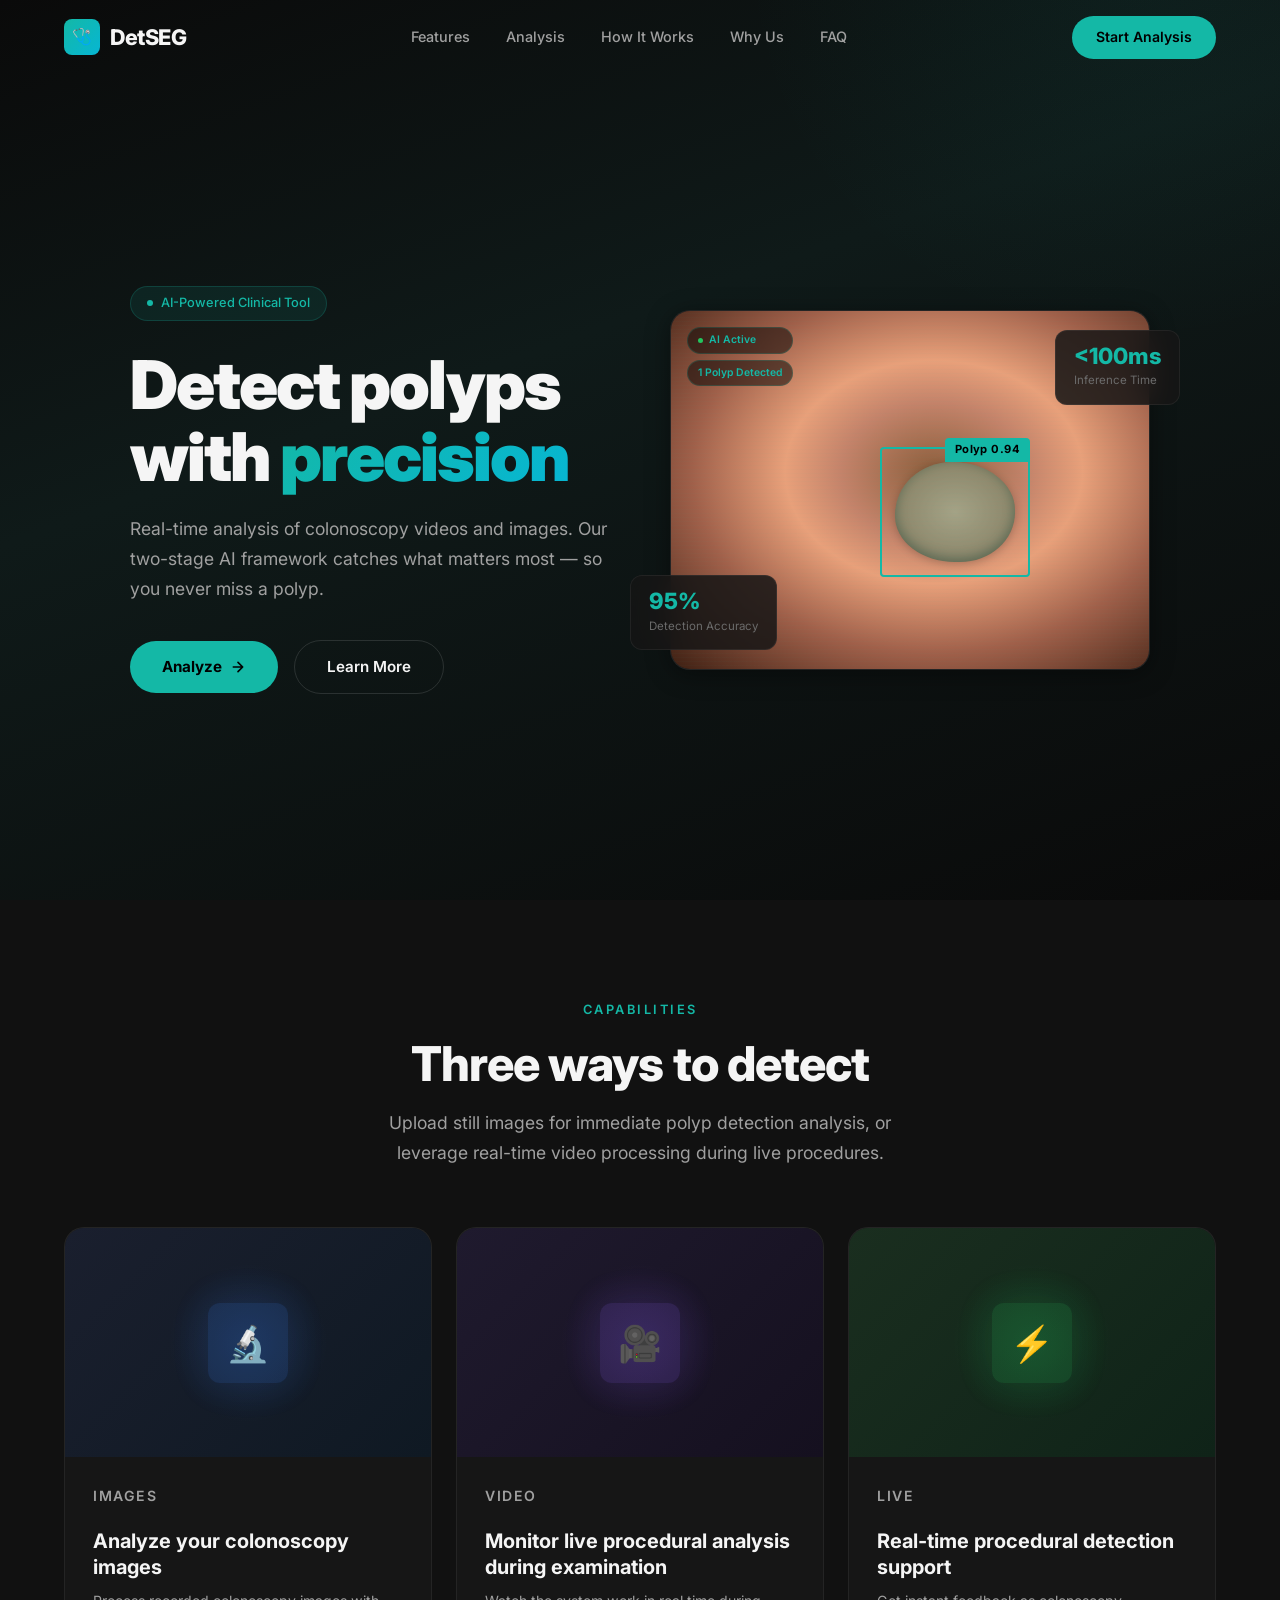
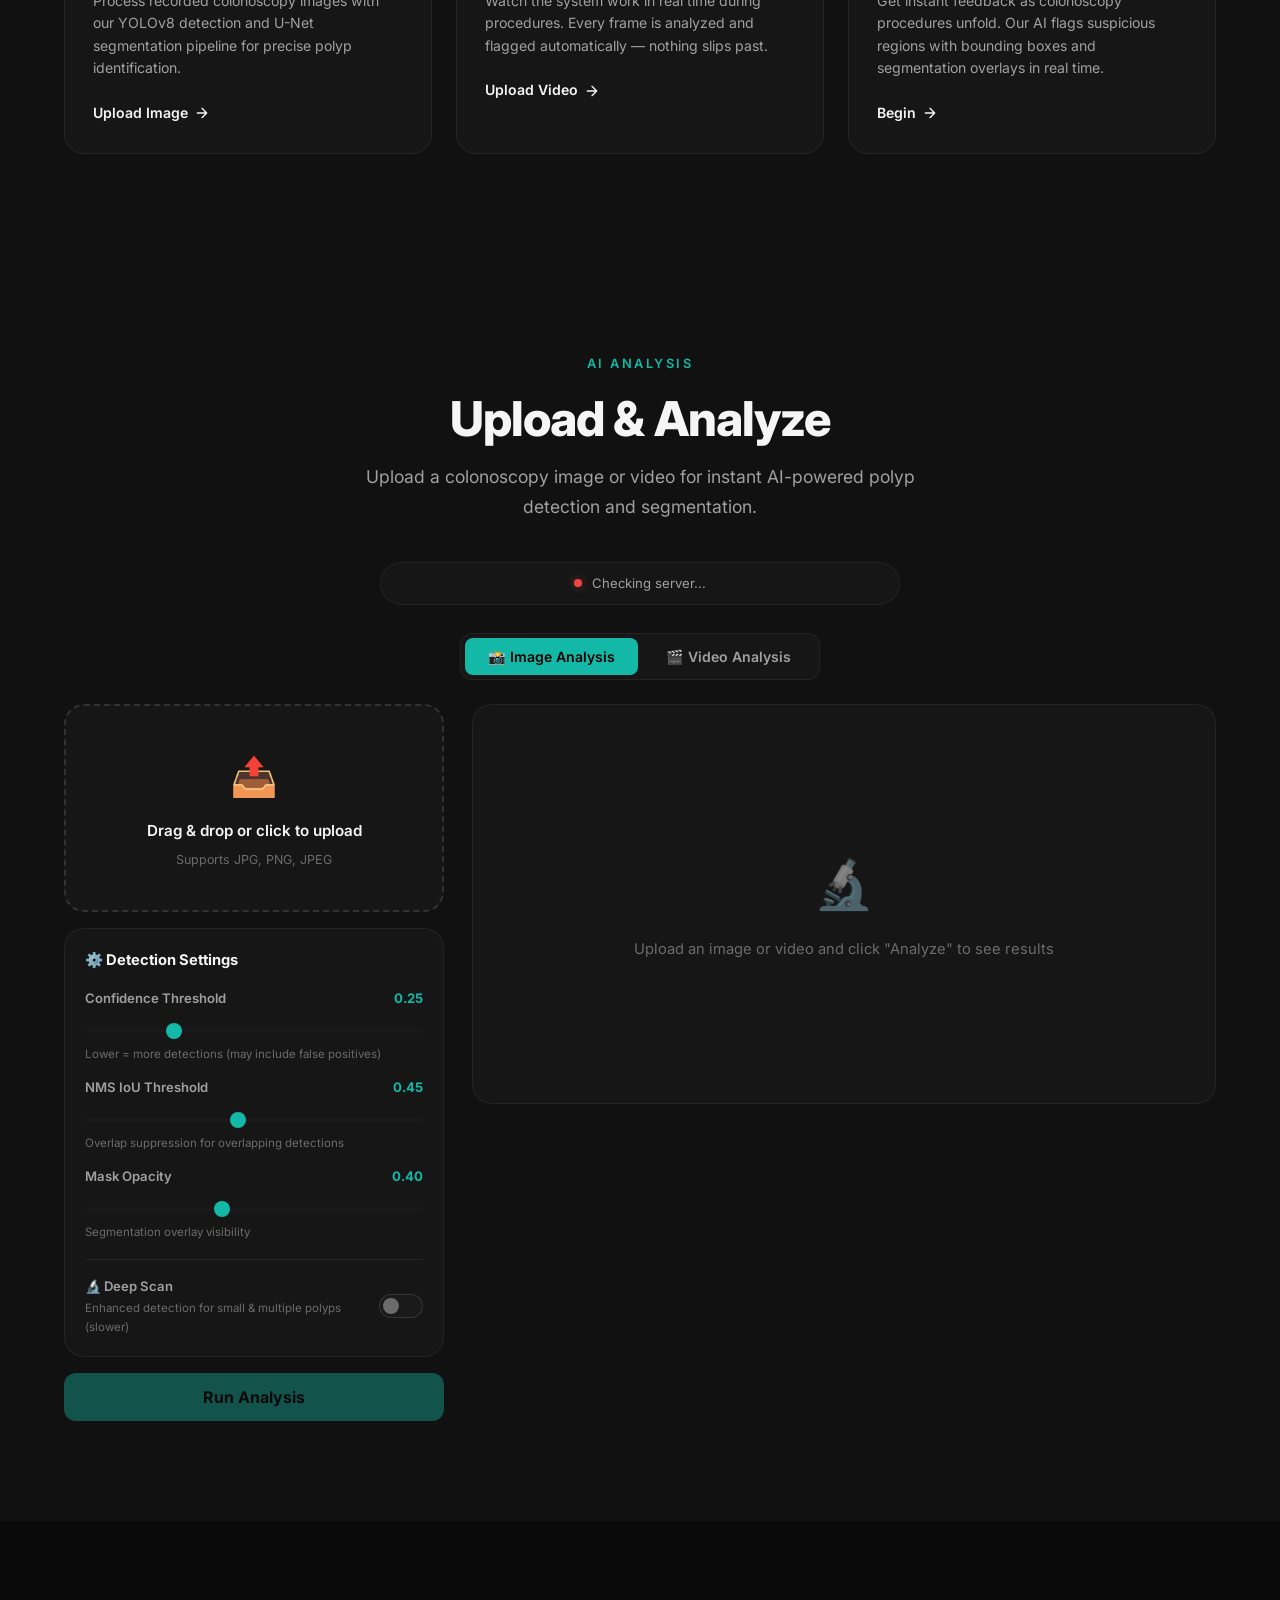
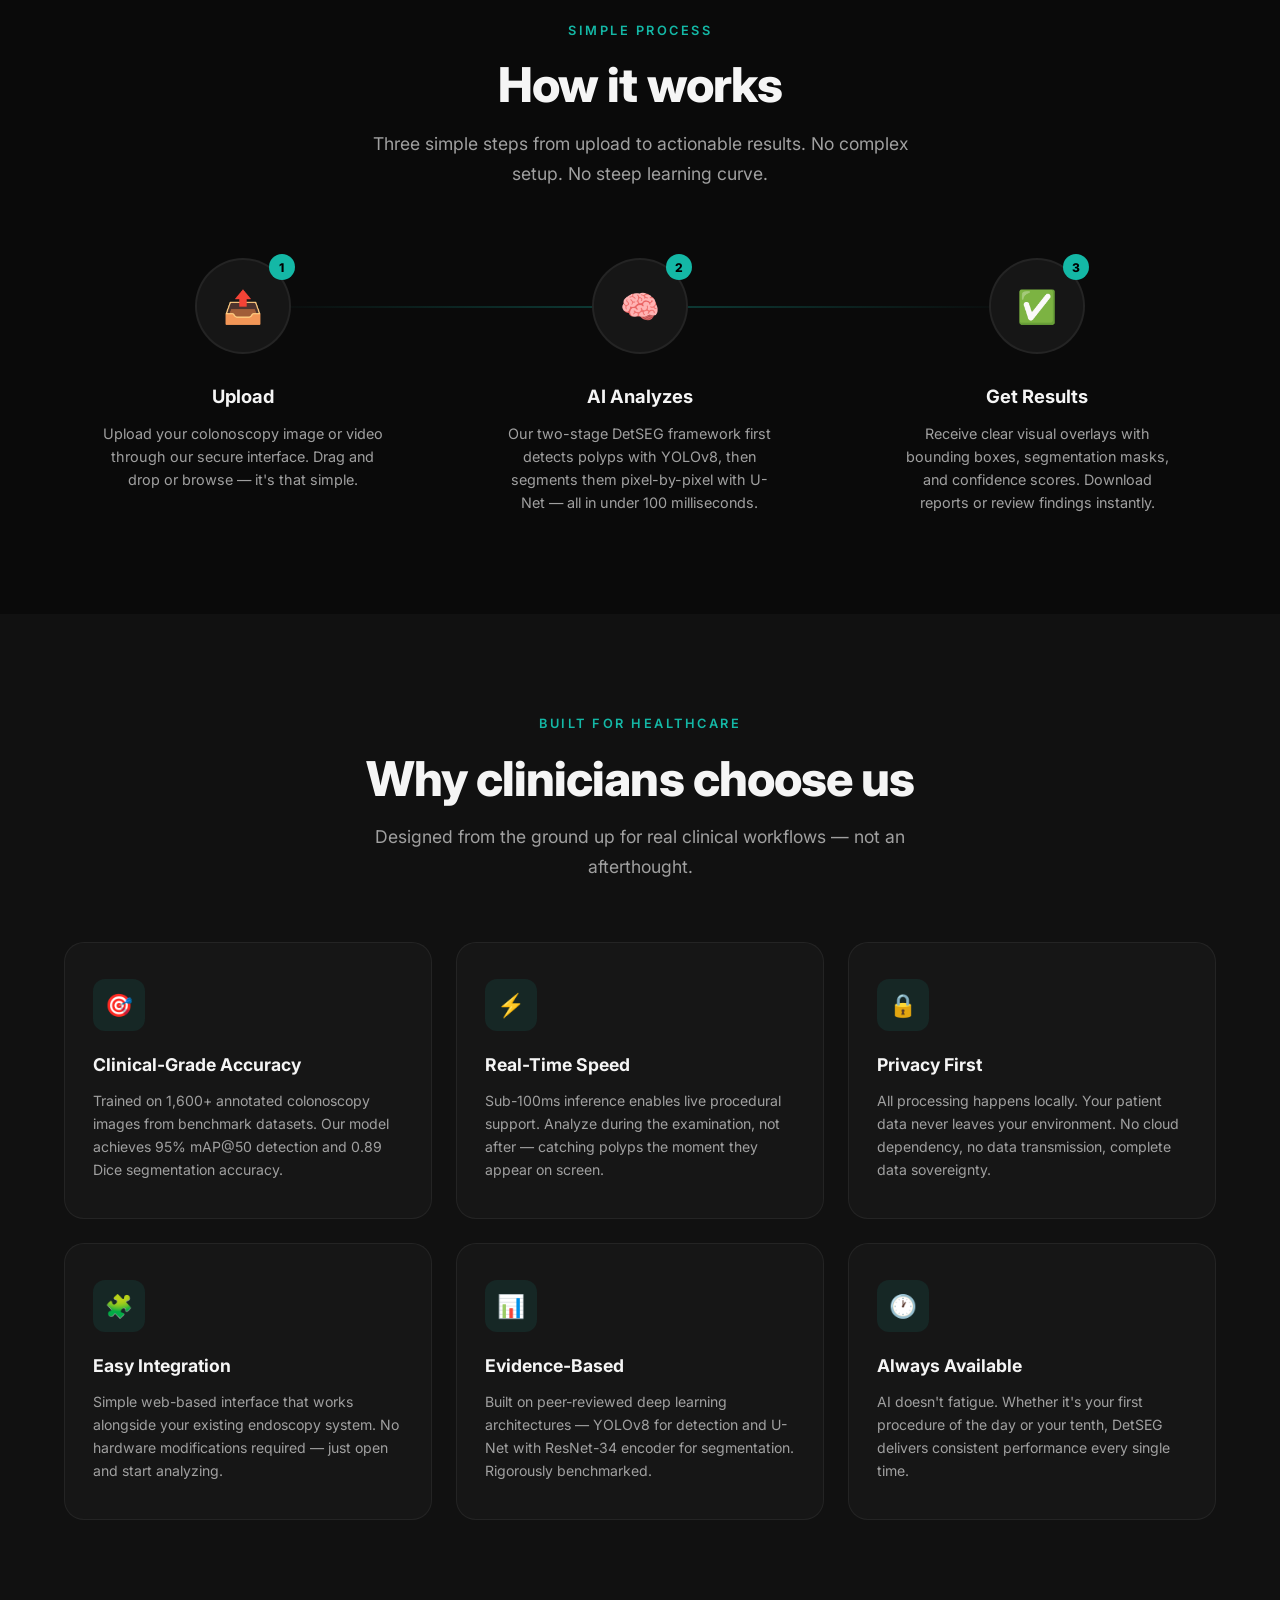
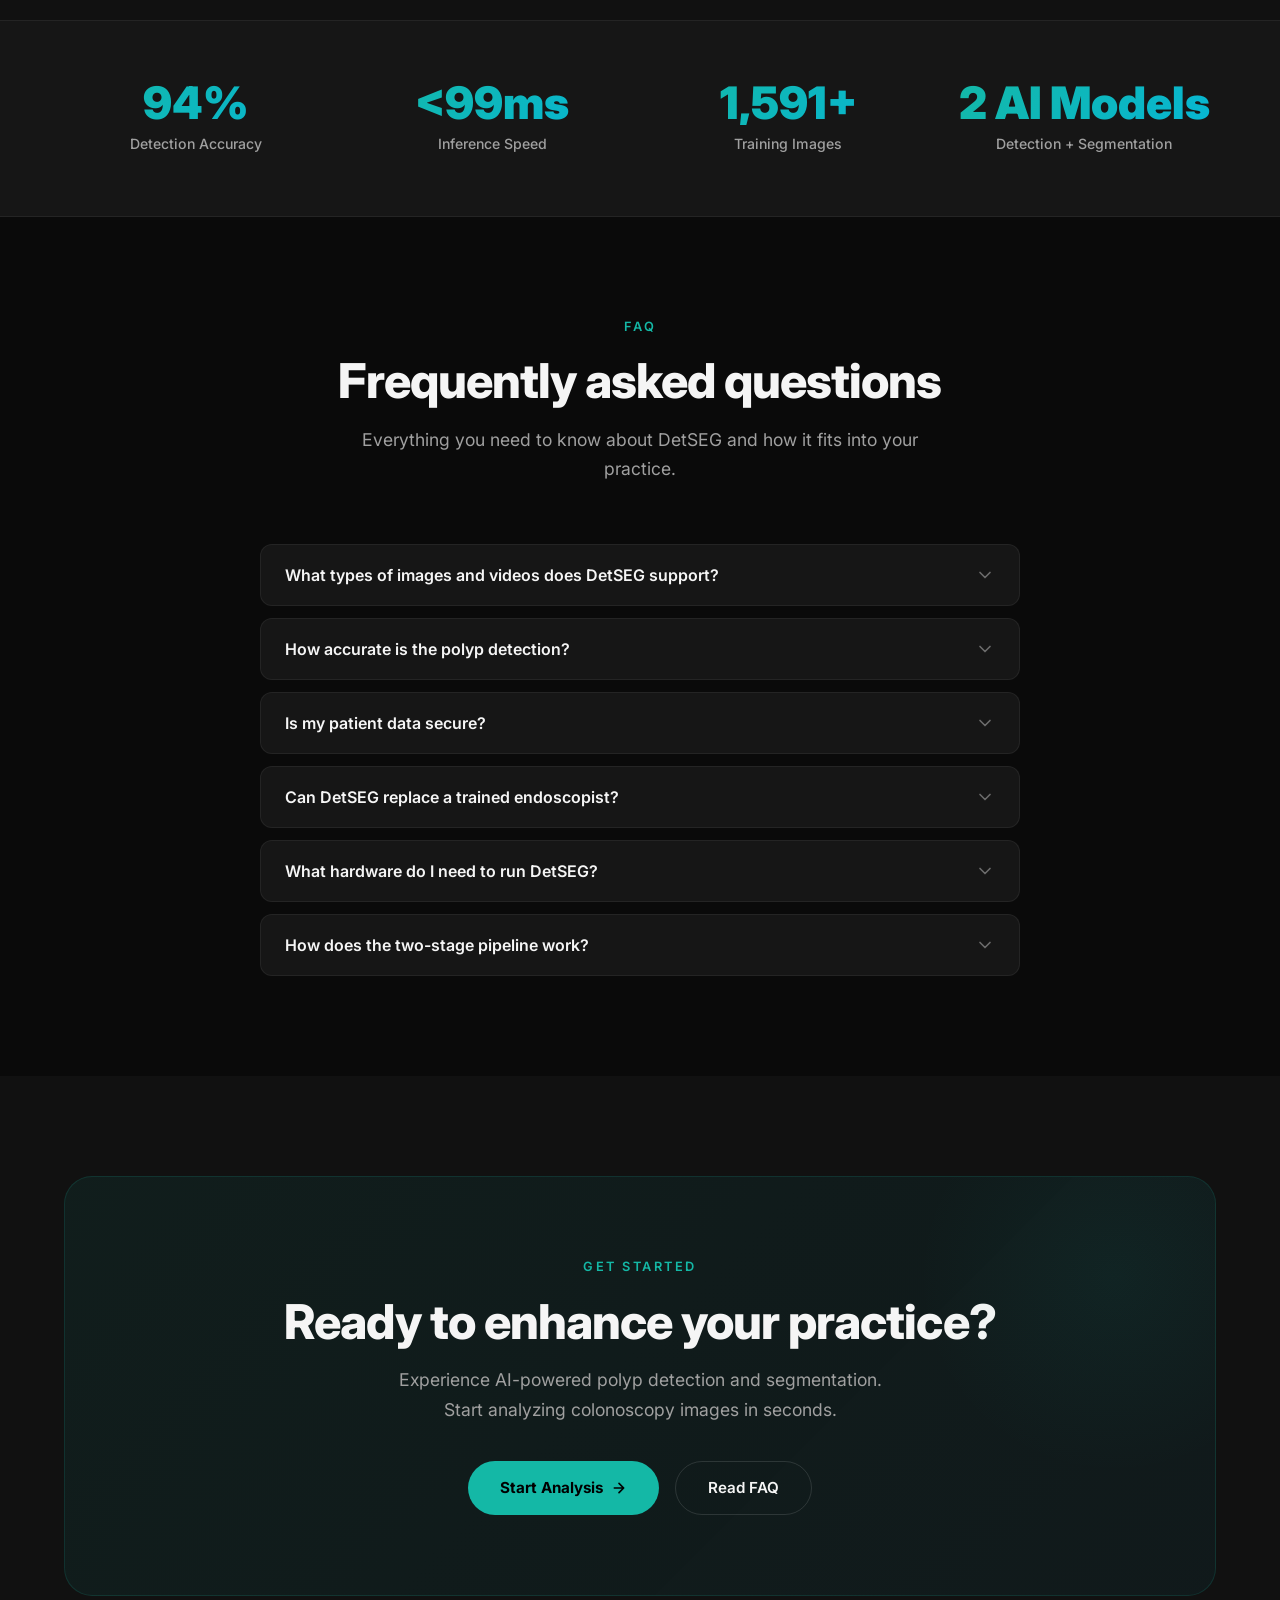
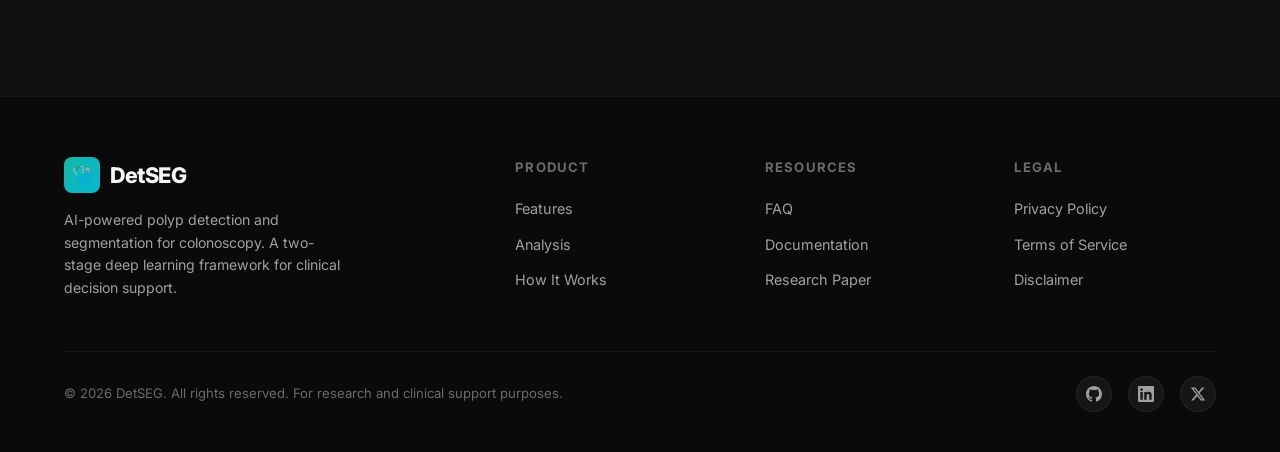
==== website/index.html @ c641066d "Reorganize project structure" ====
<!DOCTYPE html>
<html lang="en">

<head>
    <meta charset="UTF-8">
    <meta name="viewport" content="width=device-width, initial-scale=1.0">
    <meta name="description"
        content="DetSEG — AI-powered polyp detection and segmentation for colonoscopy. Real-time analysis to catch what matters most.">
    <title>DetSEG — AI-Powered Polyp Detection & Segmentation</title>
    <link rel="stylesheet" href="styles.css">
    <link rel="icon"
        href="data:image/svg+xml,<svg xmlns='http://www.w3.org/2000/svg' viewBox='0 0 100 100'><text y='.9em' font-size='90'>🩺</text></svg>">
</head>

<body>

    <!-- ========== NAVIGATION ========== -->
    <nav class="navbar" id="navbar">
        <div class="container">
            <a href="#" class="nav-logo">
                <div class="logo-icon">🩺</div>
                <span>DetSEG</span>
            </a>
            <ul class="nav-links" id="navLinks">
                <li><a href="#features">Features</a></li>
                <li><a href="#analysis">Analysis</a></li>
                <li><a href="#how-it-works">How It Works</a></li>
                <li><a href="#why-us">Why Us</a></li>
                <li><a href="#faq">FAQ</a></li>
            </ul>
            <a href="#analysis" class="nav-cta desktop">Start Analysis</a>
            <button class="nav-toggle" id="navToggle" aria-label="Toggle navigation">
                <span></span><span></span><span></span>
            </button>
        </div>
    </nav>

    <!-- ========== HERO ========== -->
    <section class="hero" id="hero">
        <div class="container">
            <div class="hero-content">
                <div class="hero-badge">
                    <span class="dot"></span>
                    AI-Powered Clinical Tool
                </div>
                <h1>
                    Detect polyps<br>
                    with <span class="gradient-text">precision</span>
                </h1>
                <p class="hero-description">
                    Real-time analysis of colonoscopy videos and images. Our two-stage AI framework catches what matters
                    most — so you never miss a polyp.
                </p>
                <div class="hero-actions">
                    <a href="#analysis" class="btn-primary">
                        Analyze
                        <svg width="16" height="16" viewBox="0 0 24 24" fill="none" stroke="currentColor"
                            stroke-width="2.5" stroke-linecap="round" stroke-linejoin="round">
                            <path d="M5 12h14M12 5l7 7-7 7" />
                        </svg>
                    </a>
                    <a href="#how-it-works" class="btn-secondary">Learn More</a>
                </div>
            </div>

            <div class="hero-visual">
                <div class="hero-float-stat stat-1 reveal">
                    <div class="stat-value">95%</div>
                    <div class="stat-label">Detection Accuracy</div>
                </div>
                <div class="hero-float-stat stat-2 reveal">
                    <div class="stat-value">&lt;100ms</div>
                    <div class="stat-label">Inference Time</div>
                </div>
                <div class="hero-image-wrapper">
                    <div class="hero-illustration">
                        <div class="endoscopy-bg"></div>
                        <div class="polyp-shape"></div>
                        <div class="detection-box"></div>
                        <div class="detection-label">Polyp 0.94</div>
                        <div class="segmentation-overlay"></div>
                        <div class="scan-lines"></div>
                        <div class="ui-overlay">
                            <div class="ui-chip"><span class="status-dot"></span> AI Active</div>
                            <div class="ui-chip">1 Polyp Detected</div>
                        </div>
                    </div>
                </div>
            </div>
        </div>
    </section>

    <!-- ========== CAPABILITIES ========== -->
    <section class="capabilities section" id="features">
        <div class="container">
            <div class="section-header reveal">
                <p class="section-label">Capabilities</p>
                <h2 class="section-title">Three ways to detect</h2>
                <p class="section-subtitle">Upload still images for immediate polyp detection analysis, or leverage
                    real-time video processing during live procedures.</p>
            </div>

            <div class="capabilities-grid">
                <div class="capability-card reveal">
                    <div class="capability-card-image">
                        <div class="card-illustration img-analysis">
                            <div class="glow-ring blue"></div>
                            <div class="card-icon-main icon-blue">🔬</div>
                        </div>
                    </div>
                    <div class="capability-card-body">
                        <p class="card-type">Images</p>
                        <h3>Analyze your colonoscopy images</h3>
                        <p>Process recorded colonoscopy images with our YOLOv8 detection and U-Net segmentation pipeline
                            for precise polyp identification.</p>
                        <a href="#analysis" class="card-link" data-tab="image">
                            Upload Image
                            <svg viewBox="0 0 24 24" fill="none" stroke="currentColor" stroke-width="2"
                                stroke-linecap="round" stroke-linejoin="round">
                                <path d="M5 12h14M12 5l7 7-7 7" />
                            </svg>
                        </a>
                    </div>
                </div>

                <div class="capability-card reveal">
                    <div class="capability-card-image">
                        <div class="card-illustration video-monitor">
                            <div class="glow-ring purple"></div>
                            <div class="card-icon-main icon-purple">🎥</div>
                        </div>
                    </div>
                    <div class="capability-card-body">
                        <p class="card-type">Video</p>
                        <h3>Monitor live procedural analysis during examination</h3>
                        <p>Watch the system work in real time during procedures. Every frame is analyzed and flagged
                            automatically — nothing slips past.</p>
                        <a href="#analysis" class="card-link" data-tab="video">
                            Upload Video
                            <svg viewBox="0 0 24 24" fill="none" stroke="currentColor" stroke-width="2"
                                stroke-linecap="round" stroke-linejoin="round">
                                <path d="M5 12h14M12 5l7 7-7 7" />
                            </svg>
                        </a>
                    </div>
                </div>

                <div class="capability-card reveal">
                    <div class="capability-card-image">
                        <div class="card-illustration realtime-detect">
                            <div class="glow-ring green"></div>
                            <div class="card-icon-main icon-green">⚡</div>
                        </div>
                    </div>
                    <div class="capability-card-body">
                        <p class="card-type">Live</p>
                        <h3>Real-time procedural detection support</h3>
                        <p>Get instant feedback as colonoscopy procedures unfold. Our AI flags suspicious regions with
                            bounding boxes and segmentation overlays in real time.</p>
                        <a href="#analysis" class="card-link" data-tab="image">
                            Begin
                            <svg viewBox="0 0 24 24" fill="none" stroke="currentColor" stroke-width="2"
                                stroke-linecap="round" stroke-linejoin="round">
                                <path d="M5 12h14M12 5l7 7-7 7" />
                            </svg>
                        </a>
                    </div>
                </div>
            </div>
        </div>
    </section>

    <!-- ========== ANALYSIS SECTION ========== -->
    <section class="analysis-section section" id="analysis">
        <div class="container">
            <div class="section-header reveal">
                <p class="section-label">AI Analysis</p>
                <h2 class="section-title">Upload & Analyze</h2>
                <p class="section-subtitle">Upload a colonoscopy image or video for instant AI-powered polyp detection
                    and segmentation.</p>
            </div>

            <!-- Server Status Banner -->
            <div class="server-status" id="serverStatus">
                <span class="status-indicator offline"></span>
                <span id="serverStatusText">Checking server...</span>
            </div>

            <!-- Mode Tabs -->
            <div class="analysis-tabs reveal">
                <button class="analysis-tab active" data-mode="image">📸 Image Analysis</button>
                <button class="analysis-tab" data-mode="video">🎬 Video Analysis</button>
            </div>

            <div class="analysis-workspace reveal">
                <!-- Left Panel: Upload & Settings -->
                <div class="analysis-panel-left">
                    <!-- Upload Area -->
                    <div class="upload-zone" id="uploadZone">
                        <div class="upload-icon">📤</div>
                        <p class="upload-text">Drag & drop or click to upload</p>
                        <p class="upload-hint" id="uploadHint">Supports JPG, PNG, JPEG</p>
                        <input type="file" id="fileInput" accept="image/*" hidden>
                    </div>

                    <!-- File Preview -->
                    <div class="file-preview" id="filePreview" style="display:none;">
                        <img id="previewImage" alt="Preview">
                        <video id="previewVideo" controls style="display:none;"></video>
                        <button class="remove-file" id="removeFile">✕</button>
                    </div>

                    <!-- Settings -->
                    <div class="settings-panel">
                        <h4>⚙️ Detection Settings</h4>
                        <div class="slider-group">
                            <label>
                                <span>Confidence Threshold</span>
                                <span class="slider-value" id="confValue">0.25</span>
                            </label>
                            <input type="range" id="confSlider" min="0" max="1" step="0.05" value="0.25">
                            <p class="slider-hint">Lower = more detections (may include false positives)</p>
                        </div>
                        <div class="slider-group">
                            <label>
                                <span>NMS IoU Threshold</span>
                                <span class="slider-value" id="iouValue">0.45</span>
                            </label>
                            <input type="range" id="iouSlider" min="0" max="1" step="0.05" value="0.45">
                            <p class="slider-hint">Overlap suppression for overlapping detections</p>
                        </div>
                        <div class="slider-group">
                            <label>
                                <span>Mask Opacity</span>
                                <span class="slider-value" id="opacityValue">0.40</span>
                            </label>
                            <input type="range" id="opacitySlider" min="0" max="1" step="0.1" value="0.4">
                            <p class="slider-hint">Segmentation overlay visibility</p>
                        </div>

                        <!-- Deep Scan Toggle -->
                        <div class="toggle-group">
                            <label class="toggle-label">
                                <span class="toggle-info">
                                    <span>🔬 Deep Scan</span>
                                    <span class="toggle-hint">Enhanced detection for small & multiple polyps
                                        (slower)</span>
                                </span>
                                <div class="toggle-switch">
                                    <input type="checkbox" id="deepScanToggle">
                                    <span class="toggle-slider"></span>
                                </div>
                            </label>
                        </div>

                        <!-- Video-only setting -->
                        <div class="slider-group video-only" id="skipFramesGroup" style="display:none;">
                            <label>
                                <span>Skip Frames</span>
                                <span class="slider-value" id="skipValue">0</span>
                            </label>
                            <input type="range" id="skipSlider" min="0" max="10" step="1" value="0">
                            <p class="slider-hint">0 = all frames, higher = faster but less smooth</p>
                        </div>

                        <!-- Voice Alert Settings (Video only) -->
                        <div class="alert-settings-group video-only" id="alertSettingsGroup" style="display:none;">
                            <h4>Audio Alerts</h4>
                            <div class="toggle-group">
                                <label class="toggle-label">
                                    <span class="toggle-info">
                                        <span>Enable Alerts</span>
                                        <span class="toggle-hint">Play clinical beep on polyp detection</span>
                                    </span>
                                    <div class="toggle-switch">
                                        <input type="checkbox" id="audioAlertToggle" checked>
                                        <span class="toggle-slider"></span>
                                    </div>
                                </label>
                            </div>
                            <div class="slider-group">
                                <label>
                                    <span>Alert Interval</span>
                                    <span class="slider-value" id="alertCooldownValue">3s</span>
                                </label>
                                <input type="range" id="alertCooldownSlider" min="1" max="10" step="1" value="3">
                                <p class="slider-hint">Minimum gap between consecutive alerts</p>
                            </div>
                            <div class="slider-group">
                                <label>
                                    <span>Alert Volume</span>
                                    <span class="slider-value" id="alertVolumeValue">70%</span>
                                </label>
                                <input type="range" id="alertVolumeSlider" min="0" max="100" step="5" value="70">
                                <p class="slider-hint">Volume of the clinical beep sound</p>
                            </div>
                        </div>
                    </div>

                    <!-- Analyze Button -->
                    <button class="btn-analyze" id="analyzeBtn" disabled>
                        <span class="btn-analyze-text">Run Analysis</span>
                        <span class="btn-analyze-loading" style="display:none;">
                            <span class="spinner"></span> Processing...
                        </span>
                    </button>
                </div>

                <!-- Right Panel: Results -->
                <div class="analysis-panel-right">
                    <!-- Placeholder -->
                    <div class="results-placeholder" id="resultsPlaceholder">
                        <div class="placeholder-icon">🔬</div>
                        <p>Upload an image or video and click "Analyze" to see results</p>
                    </div>

                    <!-- Results (hidden until analysis) -->
                    <div class="results-content" id="resultsContent" style="display:none;">
                        <!-- Result Tabs -->
                        <div class="result-tabs">
                            <button class="result-tab active" data-result="detection">Detection</button>
                            <button class="result-tab" data-result="segmentation">Segmentation</button>
                        </div>

                        <!-- Result Images / Video -->
                        <div class="result-image-container">
                            <img id="detectionResult" alt="Detection Result" class="result-image active">
                            <img id="segmentationResult" alt="Segmentation Result" class="result-image"
                                style="display:none;">
                            <video id="videoResult" class="result-video" controls style="display:none;"
                                playsinline></video>
                        </div>

                        <!-- Stats -->
                        <div class="result-stats" id="resultStats"></div>
                    </div>
                </div>
            </div>
        </div>
    </section>

    <!-- ========== HOW IT WORKS ========== -->
    <section class="how-it-works section" id="how-it-works">
        <div class="container">
            <div class="section-header reveal">
                <p class="section-label">Simple Process</p>
                <h2 class="section-title">How it works</h2>
                <p class="section-subtitle">Three simple steps from upload to actionable results. No complex setup. No
                    steep learning curve.</p>
            </div>

            <div class="steps-grid">
                <div class="step reveal">
                    <div class="step-number">
                        <span class="num">1</span>📤
                    </div>
                    <h3>Upload</h3>
                    <p>Upload your colonoscopy image or video through our secure interface. Drag and drop or browse —
                        it's that simple.</p>
                </div>
                <div class="step reveal">
                    <div class="step-number">
                        <span class="num">2</span>🧠
                    </div>
                    <h3>AI Analyzes</h3>
                    <p>Our two-stage DetSEG framework first detects polyps with YOLOv8, then segments them
                        pixel-by-pixel with U-Net — all in under 100 milliseconds.</p>
                </div>
                <div class="step reveal">
                    <div class="step-number">
                        <span class="num">3</span>✅
                    </div>
                    <h3>Get Results</h3>
                    <p>Receive clear visual overlays with bounding boxes, segmentation masks, and confidence scores.
                        Download reports or review findings instantly.</p>
                </div>
            </div>
        </div>
    </section>

    <!-- ========== WHY CLINICIANS CHOOSE US ========== -->
    <section class="why-us section" id="why-us">
        <div class="container">
            <div class="section-header reveal">
                <p class="section-label">Built for Healthcare</p>
                <h2 class="section-title">Why clinicians choose us</h2>
                <p class="section-subtitle">Designed from the ground up for real clinical workflows — not an
                    afterthought.</p>
            </div>
            <div class="trust-grid">
                <div class="trust-card reveal">
                    <div class="trust-icon">🎯</div>
                    <h3>Clinical-Grade Accuracy</h3>
                    <p>Trained on 1,600+ annotated colonoscopy images from benchmark datasets. Our model achieves 95%
                        mAP@50 detection and 0.89 Dice segmentation accuracy.</p>
                </div>
                <div class="trust-card reveal">
                    <div class="trust-icon">⚡</div>
                    <h3>Real-Time Speed</h3>
                    <p>Sub-100ms inference enables live procedural support. Analyze during the examination, not after —
                        catching polyps the moment they appear on screen.</p>
                </div>
                <div class="trust-card reveal">
                    <div class="trust-icon">🔒</div>
                    <h3>Privacy First</h3>
                    <p>All processing happens locally. Your patient data never leaves your environment. No cloud
                        dependency, no data transmission, complete data sovereignty.</p>
                </div>
                <div class="trust-card reveal">
                    <div class="trust-icon">🧩</div>
                    <h3>Easy Integration</h3>
                    <p>Simple web-based interface that works alongside your existing endoscopy system. No hardware
                        modifications required — just open and start analyzing.</p>
                </div>
                <div class="trust-card reveal">
                    <div class="trust-icon">📊</div>
                    <h3>Evidence-Based</h3>
                    <p>Built on peer-reviewed deep learning architectures — YOLOv8 for detection and U-Net with
                        ResNet-34 encoder for segmentation. Rigorously benchmarked.</p>
                </div>
                <div class="trust-card reveal">
                    <div class="trust-icon">🕐</div>
                    <h3>Always Available</h3>
                    <p>AI doesn't fatigue. Whether it's your first procedure of the day or your tenth, DetSEG delivers
                        consistent performance every single time.</p>
                </div>
            </div>
        </div>
    </section>

    <!-- ========== STATS BAR ========== -->
    <section class="stats-bar" id="stats">
        <div class="container">
            <div class="stats-grid">
                <div class="stat-item reveal">
                    <div class="stat-number" data-target="95" data-suffix="%">0%</div>
                    <div class="stat-desc">Detection Accuracy</div>
                </div>
                <div class="stat-item reveal">
                    <div class="stat-number" data-target="100" data-prefix="<" data-suffix="ms">0ms</div>
                    <div class="stat-desc">Inference Speed</div>
                </div>
                <div class="stat-item reveal">
                    <div class="stat-number" data-target="1600" data-suffix="+">0+</div>
                    <div class="stat-desc">Training Images</div>
                </div>
                <div class="stat-item reveal">
                    <div class="stat-number" data-target="2" data-suffix=" AI Models">0 AI Models</div>
                    <div class="stat-desc">Detection + Segmentation</div>
                </div>
            </div>
        </div>
    </section>

    <!-- ========== FAQ ========== -->
    <section class="faq section" id="faq">
        <div class="container">
            <div class="section-header reveal">
                <p class="section-label">FAQ</p>
                <h2 class="section-title">Frequently asked questions</h2>
                <p class="section-subtitle">Everything you need to know about DetSEG and how it fits into your practice.
                </p>
            </div>
            <div class="faq-list reveal">
                <div class="faq-item">
                    <button class="faq-question">
                        What types of images and videos does DetSEG support?
                        <svg class="faq-chevron" viewBox="0 0 24 24" fill="none" stroke="currentColor" stroke-width="2"
                            stroke-linecap="round" stroke-linejoin="round">
                            <path d="M6 9l6 6 6-6" />
                        </svg>
                    </button>
                    <div class="faq-answer">
                        <p>DetSEG accepts standard colonoscopy images in JPG, PNG, and JPEG formats, as well as video
                            files in MP4 and AVI formats. The system automatically handles resizing for optimal
                            processing.</p>
                    </div>
                </div>
                <div class="faq-item">
                    <button class="faq-question">
                        How accurate is the polyp detection?
                        <svg class="faq-chevron" viewBox="0 0 24 24" fill="none" stroke="currentColor" stroke-width="2"
                            stroke-linecap="round" stroke-linejoin="round">
                            <path d="M6 9l6 6 6-6" />
                        </svg>
                    </button>
                    <div class="faq-answer">
                        <p>Our YOLOv8-based detection achieves ~95% mAP@50 on benchmark datasets. The U-Net segmentation
                            module achieves a mean Dice coefficient of 0.89 and IoU of 0.84 for precise boundary
                            delineation.</p>
                    </div>
                </div>
                <div class="faq-item">
                    <button class="faq-question">
                        Is my patient data secure?
                        <svg class="faq-chevron" viewBox="0 0 24 24" fill="none" stroke="currentColor" stroke-width="2"
                            stroke-linecap="round" stroke-linejoin="round">
                            <path d="M6 9l6 6 6-6" />
                        </svg>
                    </button>
                    <div class="faq-answer">
                        <p>Absolutely. DetSEG runs entirely on your local infrastructure. No images or data are
                            transmitted to external servers. All AI inference happens on-premise.</p>
                    </div>
                </div>
                <div class="faq-item">
                    <button class="faq-question">
                        Can DetSEG replace a trained endoscopist?
                        <svg class="faq-chevron" viewBox="0 0 24 24" fill="none" stroke="currentColor" stroke-width="2"
                            stroke-linecap="round" stroke-linejoin="round">
                            <path d="M6 9l6 6 6-6" />
                        </svg>
                    </button>
                    <div class="faq-answer">
                        <p>No — and that's by design. DetSEG is a CADe tool intended to assist clinicians as a "second
                            pair of eyes" to reduce polyp miss rates (6–27%) and improve adenoma detection rates.</p>
                    </div>
                </div>
                <div class="faq-item">
                    <button class="faq-question">
                        What hardware do I need to run DetSEG?
                        <svg class="faq-chevron" viewBox="0 0 24 24" fill="none" stroke="currentColor" stroke-width="2"
                            stroke-linecap="round" stroke-linejoin="round">
                            <path d="M6 9l6 6 6-6" />
                        </svg>
                    </button>
                    <div class="faq-answer">
                        <p>Any modern computer works. For real-time performance, an NVIDIA GPU (RTX series) is
                            recommended. CPU-only mode is supported for image-by-image analysis.</p>
                    </div>
                </div>
                <div class="faq-item">
                    <button class="faq-question">
                        How does the two-stage pipeline work?
                        <svg class="faq-chevron" viewBox="0 0 24 24" fill="none" stroke="currentColor" stroke-width="2"
                            stroke-linecap="round" stroke-linejoin="round">
                            <path d="M6 9l6 6 6-6" />
                        </svg>
                    </button>
                    <div class="faq-answer">
                        <p>Stage 1 uses YOLOv8 to rapidly scan and localize candidate polyp regions. Stage 2 crops each
                            detection and feeds it through a U-Net (ResNet-34 encoder) for pixel-level segmentation.
                            This "detect-then-segment" approach reduces false positives.</p>
                    </div>
                </div>
            </div>
        </div>
    </section>

    <!-- ========== CTA BANNER ========== -->
    <section class="cta-banner section" id="cta">
        <div class="container">
            <div class="cta-inner reveal">
                <p class="section-label">Get Started</p>
                <h2 class="section-title">Ready to enhance your practice?</h2>
                <p class="section-subtitle">Experience AI-powered polyp detection and segmentation. Start analyzing
                    colonoscopy images in seconds.</p>
                <div class="cta-actions">
                    <a href="#analysis" class="btn-primary">
                        Start Analysis
                        <svg width="16" height="16" viewBox="0 0 24 24" fill="none" stroke="currentColor"
                            stroke-width="2.5" stroke-linecap="round" stroke-linejoin="round">
                            <path d="M5 12h14M12 5l7 7-7 7" />
                        </svg>
                    </a>
                    <a href="#faq" class="btn-secondary">Read FAQ</a>
                </div>
            </div>
        </div>
    </section>

    <!-- ========== FOOTER ========== -->
    <footer class="footer">
        <div class="container">
            <div class="footer-grid">
                <div class="footer-brand">
                    <a href="#" class="nav-logo">
                        <div class="logo-icon">🩺</div>
                        <span>DetSEG</span>
                    </a>
                    <p>AI-powered polyp detection and segmentation for colonoscopy. A two-stage deep learning framework
                        for clinical decision support.</p>
                </div>
                <div class="footer-col">
                    <h4>Product</h4>
                    <ul>
                        <li><a href="#features">Features</a></li>
                        <li><a href="#analysis">Analysis</a></li>
                        <li><a href="#how-it-works">How It Works</a></li>
                    </ul>
                </div>
                <div class="footer-col">
                    <h4>Resources</h4>
                    <ul>
                        <li><a href="#faq">FAQ</a></li>
                        <li><a href="#">Documentation</a></li>
                        <li><a href="#">Research Paper</a></li>
                    </ul>
                </div>
                <div class="footer-col">
                    <h4>Legal</h4>
                    <ul>
                        <li><a href="#">Privacy Policy</a></li>
                        <li><a href="#">Terms of Service</a></li>
                        <li><a href="#">Disclaimer</a></li>
                    </ul>
                </div>
            </div>
            <div class="footer-bottom">
                <p>&copy; 2026 DetSEG. All rights reserved. For research and clinical support purposes.</p>
                <div class="footer-socials">
                    <a href="#" aria-label="GitHub">
                        <svg width="16" height="16" viewBox="0 0 24 24" fill="currentColor">
                            <path
                                d="M12 0C5.37 0 0 5.37 0 12c0 5.3 3.44 9.8 8.2 11.39.6.11.82-.26.82-.58v-2.03c-3.34.73-4.04-1.61-4.04-1.61-.55-1.39-1.34-1.76-1.34-1.76-1.09-.74.08-.73.08-.73 1.21.08 1.84 1.24 1.84 1.24 1.07 1.84 2.81 1.31 3.5 1 .11-.78.42-1.31.76-1.61-2.67-.3-5.47-1.33-5.47-5.93 0-1.31.47-2.38 1.24-3.22-.13-.3-.54-1.52.12-3.18 0 0 1.01-.32 3.3 1.23a11.5 11.5 0 016.02 0c2.28-1.55 3.29-1.23 3.29-1.23.66 1.66.25 2.88.12 3.18.77.84 1.24 1.91 1.24 3.22 0 4.61-2.81 5.63-5.48 5.92.43.37.81 1.1.81 2.22v3.29c0 .32.21.7.82.58C20.57 21.8 24 17.3 24 12c0-6.63-5.37-12-12-12z" />
                        </svg>
                    </a>
                    <a href="#" aria-label="LinkedIn">
                        <svg width="16" height="16" viewBox="0 0 24 24" fill="currentColor">
                            <path
                                d="M20.45 20.45h-3.55v-5.57c0-1.33-.02-3.04-1.85-3.04-1.85 0-2.14 1.45-2.14 2.94v5.67H9.36V9h3.41v1.56h.05c.47-.9 1.64-1.85 3.37-1.85 3.6 0 4.27 2.37 4.27 5.46v6.28zM5.34 7.43a2.06 2.06 0 110-4.13 2.06 2.06 0 010 4.13zM7.12 20.45H3.56V9h3.56v11.45zM22.22 0H1.77C.79 0 0 .77 0 1.72v20.56C0 23.23.79 24 1.77 24h20.45c.98 0 1.78-.77 1.78-1.72V1.72C24 .77 23.2 0 22.22 0z" />
                        </svg>
                    </a>
                    <a href="#" aria-label="Twitter/X">
                        <svg width="16" height="16" viewBox="0 0 24 24" fill="currentColor">
                            <path
                                d="M18.244 2.25h3.308l-7.227 8.26 8.502 11.24H16.17l-5.214-6.817L4.99 21.75H1.68l7.73-8.835L1.254 2.25H8.08l4.713 6.231zm-1.161 17.52h1.833L7.084 4.126H5.117z" />
                        </svg>
                    </a>
                </div>
            </div>
        </div>
    </footer>

    <script src="script.js"></script>
</body>

</html>
---- website/styles.css ----
/* ============================================
   DetSEG — Design System & Styles
   ============================================ */

@import url('https://fonts.googleapis.com/css2?family=Inter:wght@300;400;500;600;700;800;900&display=swap');

/* --- CSS Custom Properties --- */
:root {
  --bg-primary: #0a0a0a;
  --bg-secondary: #111111;
  --bg-card: #161616;
  --bg-card-hover: #1c1c1c;
  --bg-elevated: #1a1a1a;
  --text-primary: #f5f5f5;
  --text-secondary: #a0a0a0;
  --text-muted: #6b6b6b;
  --accent: #14b8a6;
  --accent-light: #2dd4bf;
  --accent-dark: #0d9488;
  --accent-glow: rgba(20, 184, 166, 0.25);
  --border: rgba(255, 255, 255, 0.06);
  --border-hover: rgba(255, 255, 255, 0.12);
  --gradient-accent: linear-gradient(135deg, #14b8a6, #06b6d4);
  --gradient-hero: linear-gradient(160deg, #0a0a0a 0%, #0f1a19 40%, #0a0a0a 100%);
  --radius-sm: 8px;
  --radius-md: 12px;
  --radius-lg: 20px;
  --radius-xl: 28px;
  --shadow-card: 0 4px 24px rgba(0, 0, 0, 0.4);
  --shadow-glow: 0 0 40px rgba(20, 184, 166, 0.12);
  --transition: 0.3s cubic-bezier(0.4, 0, 0.2, 1);
  --max-width: 1200px;
}

/* --- Reset & Base --- */
*,
*::before,
*::after {
  margin: 0;
  padding: 0;
  box-sizing: border-box;
}

html {
  scroll-behavior: smooth;
  font-size: 16px;
}

body {
  font-family: 'Inter', -apple-system, BlinkMacSystemFont, sans-serif;
  background: var(--bg-primary);
  color: var(--text-primary);
  line-height: 1.6;
  overflow-x: hidden;
  -webkit-font-smoothing: antialiased;
}

a {
  color: inherit;
  text-decoration: none;
}

img {
  max-width: 100%;
  display: block;
}

button {
  cursor: pointer;
  font-family: inherit;
  border: none;
}

/* --- Scrollbar --- */
::-webkit-scrollbar {
  width: 8px;
}

::-webkit-scrollbar-track {
  background: var(--bg-primary);
}

::-webkit-scrollbar-thumb {
  background: var(--bg-card);
  border-radius: 4px;
}

::-webkit-scrollbar-thumb:hover {
  background: var(--text-muted);
}

/* --- Container --- */
.container {
  max-width: var(--max-width);
  margin: 0 auto;
  padding: 0 24px;
}

/* --- Section --- */
.section {
  padding: 100px 0;
}

.section-label {
  font-size: 0.8rem;
  font-weight: 600;
  text-transform: uppercase;
  letter-spacing: 2.5px;
  color: var(--accent);
  margin-bottom: 16px;
}

.section-title {
  font-size: clamp(2rem, 4vw, 3rem);
  font-weight: 800;
  line-height: 1.15;
  margin-bottom: 16px;
  letter-spacing: -0.02em;
}

.section-subtitle {
  font-size: 1.1rem;
  color: var(--text-secondary);
  max-width: 560px;
  line-height: 1.7;
}

/* --- Reveal Animation --- */
.reveal {
  opacity: 0;
  transform: translateY(40px);
  transition: opacity 0.7s ease, transform 0.7s ease;
}

.reveal.visible {
  opacity: 1;
  transform: translateY(0);
}

/* ============================================
   NAVIGATION
   ============================================ */
.navbar {
  position: fixed;
  top: 0;
  left: 0;
  right: 0;
  z-index: 1000;
  padding: 16px 0;
  transition: var(--transition);
  background: transparent;
}

.navbar.scrolled {
  background: rgba(10, 10, 10, 0.85);
  backdrop-filter: blur(20px);
  -webkit-backdrop-filter: blur(20px);
  border-bottom: 1px solid var(--border);
  padding: 12px 0;
}

.navbar .container {
  display: flex;
  align-items: center;
  justify-content: space-between;
}

.nav-logo {
  display: flex;
  align-items: center;
  gap: 10px;
  font-size: 1.35rem;
  font-weight: 800;
  letter-spacing: -0.02em;
}

.nav-logo .logo-icon {
  width: 36px;
  height: 36px;
  background: var(--gradient-accent);
  border-radius: var(--radius-sm);
  display: flex;
  align-items: center;
  justify-content: center;
  font-size: 1rem;
}

.nav-links {
  display: flex;
  align-items: center;
  gap: 36px;
  list-style: none;
}

.nav-links a {
  font-size: 0.9rem;
  font-weight: 500;
  color: var(--text-secondary);
  transition: color var(--transition);
  position: relative;
}

.nav-links a:hover {
  color: var(--text-primary);
}

.nav-links a::after {
  content: '';
  position: absolute;
  bottom: -4px;
  left: 0;
  width: 0;
  height: 2px;
  background: var(--accent);
  transition: width var(--transition);
}

.nav-links a:hover::after {
  width: 100%;
}

.nav-cta {
  background: var(--accent);
  color: #000;
  padding: 10px 24px;
  border-radius: 50px;
  font-weight: 600;
  font-size: 0.88rem;
  transition: var(--transition);
}

.nav-cta:hover {
  background: var(--accent-light);
  box-shadow: var(--shadow-glow);
  transform: translateY(-1px);
}

/* Mobile Toggle */
.nav-toggle {
  display: none;
  flex-direction: column;
  gap: 5px;
  background: none;
  padding: 6px;
}

.nav-toggle span {
  width: 24px;
  height: 2px;
  background: var(--text-primary);
  border-radius: 2px;
  transition: var(--transition);
}

/* ============================================
   HERO
   ============================================ */
.hero {
  min-height: 100vh;
  display: flex;
  align-items: center;
  background: var(--gradient-hero);
  position: relative;
  overflow: hidden;
  padding-top: 80px;
}

.hero::before {
  content: '';
  position: absolute;
  top: -50%;
  right: -20%;
  width: 800px;
  height: 800px;
  background: radial-gradient(circle, rgba(20, 184, 166, 0.06) 0%, transparent 70%);
  pointer-events: none;
}

.hero .container {
  display: grid;
  grid-template-columns: 1fr 1fr;
  gap: 60px;
  align-items: center;
}

.hero-content {
  z-index: 2;
}

.hero-badge {
  display: inline-flex;
  align-items: center;
  gap: 8px;
  background: rgba(20, 184, 166, 0.1);
  border: 1px solid rgba(20, 184, 166, 0.2);
  border-radius: 50px;
  padding: 6px 16px;
  font-size: 0.8rem;
  font-weight: 500;
  color: var(--accent);
  margin-bottom: 28px;
}

.hero-badge .dot {
  width: 6px;
  height: 6px;
  background: var(--accent);
  border-radius: 50%;
  animation: pulse-dot 2s infinite;
}

@keyframes pulse-dot {

  0%,
  100% {
    opacity: 1;
  }

  50% {
    opacity: 0.3;
  }
}

.hero h1 {
  font-size: clamp(2.8rem, 5.5vw, 4.2rem);
  font-weight: 900;
  line-height: 1.08;
  letter-spacing: -0.03em;
  margin-bottom: 20px;
}

.hero h1 .gradient-text {
  background: var(--gradient-accent);
  -webkit-background-clip: text;
  -webkit-text-fill-color: transparent;
  background-clip: text;
}

.hero-description {
  font-size: 1.1rem;
  color: var(--text-secondary);
  line-height: 1.7;
  max-width: 480px;
  margin-bottom: 36px;
}

.hero-actions {
  display: flex;
  gap: 16px;
  align-items: center;
}

.btn-primary {
  background: var(--accent);
  color: #000;
  padding: 14px 32px;
  border-radius: 50px;
  font-weight: 700;
  font-size: 0.95rem;
  transition: var(--transition);
  display: inline-flex;
  align-items: center;
  gap: 8px;
}

.btn-primary:hover {
  background: var(--accent-light);
  box-shadow: var(--shadow-glow);
  transform: translateY(-2px);
}

.btn-secondary {
  background: transparent;
  color: var(--text-primary);
  padding: 14px 32px;
  border-radius: 50px;
  font-weight: 600;
  font-size: 0.95rem;
  border: 1px solid var(--border-hover);
  transition: var(--transition);
  display: inline-flex;
  align-items: center;
  gap: 8px;
}

.btn-secondary:hover {
  border-color: var(--accent);
  color: var(--accent);
  transform: translateY(-2px);
}

/* Hero Visual */
.hero-visual {
  position: relative;
  display: flex;
  justify-content: center;
  align-items: center;
}

.hero-image-wrapper {
  width: 100%;
  max-width: 520px;
  aspect-ratio: 4/3;
  border-radius: var(--radius-lg);
  overflow: hidden;
  position: relative;
  background: var(--bg-card);
  border: 1px solid var(--border);
  box-shadow: var(--shadow-card);
}

.hero-illustration {
  width: 100%;
  height: 100%;
  position: relative;
  overflow: hidden;
}

.hero-illustration .scan-lines {
  position: absolute;
  inset: 0;
  background: repeating-linear-gradient(0deg,
      transparent,
      transparent 3px,
      rgba(20, 184, 166, 0.02) 3px,
      rgba(20, 184, 166, 0.02) 4px);
  pointer-events: none;
  z-index: 3;
}

.hero-illustration .endoscopy-bg {
  position: absolute;
  inset: 0;
  background: radial-gradient(ellipse at 55% 45%, #8b5e3c 0%, #c4836a 25%, #e8a07a 40%, #a0604a 65%, #3d1f12 100%);
  z-index: 0;
}

.hero-illustration .polyp-shape {
  position: absolute;
  width: 120px;
  height: 100px;
  bottom: 30%;
  right: 28%;
  background: radial-gradient(ellipse, #d49b7a 0%, #b87a5a 60%, #8b5e3c 100%);
  border-radius: 50% 55% 48% 52% / 55% 50% 52% 48%;
  z-index: 1;
  box-shadow: inset 0 -4px 12px rgba(0, 0, 0, 0.3), 0 2px 8px rgba(0, 0, 0, 0.2);
}

.hero-illustration .detection-box {
  position: absolute;
  width: 150px;
  height: 130px;
  bottom: calc(30% - 15px);
  right: calc(28% - 15px);
  border: 2px solid var(--accent);
  border-radius: 4px;
  z-index: 2;
  animation: box-pulse 2.5s infinite;
}

@keyframes box-pulse {

  0%,
  100% {
    border-color: var(--accent);
    box-shadow: 0 0 0 rgba(20, 184, 166, 0);
  }

  50% {
    border-color: var(--accent-light);
    box-shadow: 0 0 20px rgba(20, 184, 166, 0.3);
  }
}

.hero-illustration .detection-label {
  position: absolute;
  bottom: calc(30% + 100px);
  right: calc(28% - 15px);
  background: var(--accent);
  color: #000;
  padding: 3px 10px;
  border-radius: 4px 4px 0 0;
  font-size: 0.7rem;
  font-weight: 700;
  z-index: 2;
  letter-spacing: 0.04em;
}

.hero-illustration .segmentation-overlay {
  position: absolute;
  width: 120px;
  height: 100px;
  bottom: 30%;
  right: 28%;
  background: rgba(20, 184, 166, 0.25);
  border-radius: 50% 55% 48% 52% / 55% 50% 52% 48%;
  z-index: 2;
  animation: seg-pulse 3s infinite ease-in-out;
}

@keyframes seg-pulse {

  0%,
  100% {
    opacity: 0.6;
  }

  50% {
    opacity: 1;
  }
}

.hero-illustration .ui-overlay {
  position: absolute;
  top: 16px;
  left: 16px;
  z-index: 3;
  display: flex;
  flex-direction: column;
  gap: 6px;
}

.hero-illustration .ui-chip {
  display: inline-flex;
  align-items: center;
  gap: 6px;
  background: rgba(0, 0, 0, 0.5);
  backdrop-filter: blur(8px);
  padding: 4px 10px;
  border-radius: 50px;
  font-size: 0.65rem;
  font-weight: 600;
  color: var(--accent);
  border: 1px solid rgba(20, 184, 166, 0.2);
}

.hero-illustration .ui-chip .status-dot {
  width: 5px;
  height: 5px;
  background: #22c55e;
  border-radius: 50%;
}

/* Floating stats */
.hero-float-stat {
  position: absolute;
  background: rgba(22, 22, 22, 0.85);
  backdrop-filter: blur(16px);
  border: 1px solid var(--border);
  border-radius: var(--radius-md);
  padding: 14px 18px;
  z-index: 5;
}

.hero-float-stat.stat-1 {
  bottom: 20px;
  left: -40px;
}

.hero-float-stat.stat-2 {
  top: 20px;
  right: -30px;
}

.hero-float-stat .stat-value {
  font-size: 1.4rem;
  font-weight: 800;
  color: var(--accent);
  line-height: 1;
}

.hero-float-stat .stat-label {
  font-size: 0.72rem;
  color: var(--text-muted);
  margin-top: 4px;
}

/* ============================================
   CAPABILITIES
   ============================================ */
.capabilities {
  background: var(--bg-secondary);
}

.capabilities .section-header {
  text-align: center;
  margin-bottom: 60px;
}

.capabilities .section-subtitle {
  margin: 0 auto;
}

.capabilities-grid {
  display: grid;
  grid-template-columns: repeat(3, 1fr);
  gap: 24px;
}

.capability-card {
  background: var(--bg-card);
  border: 1px solid var(--border);
  border-radius: var(--radius-lg);
  overflow: hidden;
  transition: var(--transition);
  position: relative;
}

.capability-card:hover {
  border-color: var(--border-hover);
  transform: translateY(-6px);
  box-shadow: var(--shadow-card);
}

.capability-card-image {
  width: 100%;
  aspect-ratio: 16/10;
  overflow: hidden;
  position: relative;
}

.capability-card-image .card-illustration {
  width: 100%;
  height: 100%;
  display: flex;
  align-items: center;
  justify-content: center;
  position: relative;
}

.capability-card-image .card-illustration.img-analysis {
  background: linear-gradient(135deg, #1a1f2e 0%, #0f1923 100%);
}

.capability-card-image .card-illustration.video-monitor {
  background: linear-gradient(135deg, #1f1a2e 0%, #15101f 100%);
}

.capability-card-image .card-illustration.realtime-detect {
  background: linear-gradient(135deg, #1a2e1f 0%, #0f2318 100%);
}

.card-icon-main {
  width: 80px;
  height: 80px;
  border-radius: var(--radius-md);
  display: flex;
  align-items: center;
  justify-content: center;
  font-size: 2.2rem;
  position: relative;
  z-index: 1;
}

.card-icon-main.icon-blue {
  background: rgba(59, 130, 246, 0.15);
  box-shadow: 0 0 40px rgba(59, 130, 246, 0.1);
}

.card-icon-main.icon-purple {
  background: rgba(139, 92, 246, 0.15);
  box-shadow: 0 0 40px rgba(139, 92, 246, 0.1);
}

.card-icon-main.icon-green {
  background: rgba(34, 197, 94, 0.15);
  box-shadow: 0 0 40px rgba(34, 197, 94, 0.1);
}

.capability-card-image .glow-ring {
  position: absolute;
  width: 160px;
  height: 160px;
  border-radius: 50%;
  opacity: 0.15;
  z-index: 0;
}

.glow-ring.blue {
  background: radial-gradient(circle, #3b82f6 0%, transparent 70%);
}

.glow-ring.purple {
  background: radial-gradient(circle, #8b5cf6 0%, transparent 70%);
}

.glow-ring.green {
  background: radial-gradient(circle, #22c55e 0%, transparent 70%);
}

.capability-card-body {
  padding: 28px;
}

.card-type {
  font-size: 0.72rem;
  font-weight: 600;
  text-transform: uppercase;
  letter-spacing: 1.5px;
  color: var(--text-muted);
  margin-bottom: 12px;
}

.capability-card h3 {
  font-size: 1.25rem;
  font-weight: 700;
  margin-bottom: 10px;
  line-height: 1.3;
}

.capability-card p {
  font-size: 0.88rem;
  color: var(--text-secondary);
  line-height: 1.6;
  margin-bottom: 20px;
}

.card-link {
  display: inline-flex;
  align-items: center;
  gap: 6px;
  font-size: 0.88rem;
  font-weight: 600;
  color: var(--text-primary);
  transition: var(--transition);
}

.card-link:hover {
  color: var(--accent);
  gap: 10px;
}

.card-link svg {
  width: 16px;
  height: 16px;
  transition: var(--transition);
}

/* ============================================
   HOW IT WORKS
   ============================================ */
.how-it-works .section-header {
  text-align: center;
  margin-bottom: 70px;
}

.how-it-works .section-subtitle {
  margin: 0 auto;
}

.steps-grid {
  display: grid;
  grid-template-columns: repeat(3, 1fr);
  gap: 40px;
  position: relative;
}

.steps-grid::before {
  content: '';
  position: absolute;
  top: 48px;
  left: 16.67%;
  right: 16.67%;
  height: 2px;
  background: linear-gradient(90deg, transparent, var(--accent), transparent);
  opacity: 0.3;
  z-index: 0;
}

.step {
  text-align: center;
  position: relative;
  z-index: 1;
}

.step-number {
  width: 96px;
  height: 96px;
  border-radius: 50%;
  background: var(--bg-card);
  border: 2px solid var(--border);
  display: flex;
  align-items: center;
  justify-content: center;
  margin: 0 auto 28px;
  font-size: 2rem;
  transition: var(--transition);
  position: relative;
}

.step:hover .step-number {
  border-color: var(--accent);
  box-shadow: var(--shadow-glow);
}

.step-number .num {
  position: absolute;
  top: -6px;
  right: -6px;
  width: 26px;
  height: 26px;
  background: var(--accent);
  color: #000;
  border-radius: 50%;
  font-size: 0.75rem;
  font-weight: 800;
  display: flex;
  align-items: center;
  justify-content: center;
}

.step h3 {
  font-size: 1.15rem;
  font-weight: 700;
  margin-bottom: 10px;
}

.step p {
  font-size: 0.9rem;
  color: var(--text-secondary);
  line-height: 1.6;
  max-width: 280px;
  margin: 0 auto;
}

/* ============================================
   WHY CLINICIANS CHOOSE US
   ============================================ */
.why-us {
  background: var(--bg-secondary);
}

.why-us .section-header {
  text-align: center;
  margin-bottom: 60px;
}

.why-us .section-subtitle {
  margin: 0 auto;
}

.trust-grid {
  display: grid;
  grid-template-columns: repeat(3, 1fr);
  gap: 24px;
}

.trust-card {
  background: var(--bg-card);
  border: 1px solid var(--border);
  border-radius: var(--radius-lg);
  padding: 36px 28px;
  transition: var(--transition);
  position: relative;
  overflow: hidden;
}

.trust-card::before {
  content: '';
  position: absolute;
  top: 0;
  left: 0;
  right: 0;
  height: 3px;
  background: var(--gradient-accent);
  opacity: 0;
  transition: opacity var(--transition);
}

.trust-card:hover {
  border-color: var(--border-hover);
  transform: translateY(-4px);
}

.trust-card:hover::before {
  opacity: 1;
}

.trust-icon {
  width: 52px;
  height: 52px;
  background: rgba(20, 184, 166, 0.1);
  border-radius: var(--radius-md);
  display: flex;
  align-items: center;
  justify-content: center;
  font-size: 1.4rem;
  margin-bottom: 20px;
}

.trust-card h3 {
  font-size: 1.1rem;
  font-weight: 700;
  margin-bottom: 10px;
}

.trust-card p {
  font-size: 0.88rem;
  color: var(--text-secondary);
  line-height: 1.65;
}

/* ============================================
   STATS BAR
   ============================================ */
.stats-bar {
  background: var(--bg-card);
  border-top: 1px solid var(--border);
  border-bottom: 1px solid var(--border);
  padding: 60px 0;
}

.stats-grid {
  display: grid;
  grid-template-columns: repeat(4, 1fr);
  gap: 32px;
  text-align: center;
}

.stat-item .stat-number {
  font-size: clamp(2rem, 3.5vw, 2.8rem);
  font-weight: 900;
  background: var(--gradient-accent);
  -webkit-background-clip: text;
  -webkit-text-fill-color: transparent;
  background-clip: text;
  line-height: 1;
  margin-bottom: 8px;
}

.stat-item .stat-desc {
  font-size: 0.88rem;
  color: var(--text-secondary);
  font-weight: 500;
}

/* ============================================
   FAQ
   ============================================ */
.faq .section-header {
  text-align: center;
  margin-bottom: 60px;
}

.faq .section-subtitle {
  margin: 0 auto;
}

.faq-list {
  max-width: 760px;
  margin: 0 auto;
  display: flex;
  flex-direction: column;
  gap: 12px;
}

.faq-item {
  background: var(--bg-card);
  border: 1px solid var(--border);
  border-radius: var(--radius-md);
  overflow: hidden;
  transition: border-color var(--transition);
}

.faq-item.active {
  border-color: var(--accent);
}

.faq-question {
  width: 100%;
  background: none;
  padding: 20px 24px;
  display: flex;
  align-items: center;
  justify-content: space-between;
  font-size: 1rem;
  font-weight: 600;
  color: var(--text-primary);
  text-align: left;
  transition: color var(--transition);
}

.faq-question:hover {
  color: var(--accent);
}

.faq-chevron {
  width: 20px;
  height: 20px;
  color: var(--text-muted);
  transition: transform var(--transition), color var(--transition);
  flex-shrink: 0;
}

.faq-item.active .faq-chevron {
  transform: rotate(180deg);
  color: var(--accent);
}

.faq-answer {
  max-height: 0;
  overflow: hidden;
  transition: max-height 0.4s ease, padding 0.4s ease;
}

.faq-item.active .faq-answer {
  max-height: 300px;
}

.faq-answer p {
  padding: 0 24px 20px;
  font-size: 0.92rem;
  color: var(--text-secondary);
  line-height: 1.7;
}

/* ============================================
   CTA BANNER
   ============================================ */
.cta-banner {
  background: var(--bg-secondary);
}

.cta-inner {
  background: linear-gradient(135deg, rgba(20, 184, 166, 0.08) 0%, rgba(6, 182, 212, 0.05) 100%);
  border: 1px solid rgba(20, 184, 166, 0.15);
  border-radius: var(--radius-xl);
  padding: 80px 60px;
  text-align: center;
  position: relative;
  overflow: hidden;
}

.cta-inner::before {
  content: '';
  position: absolute;
  top: -100px;
  right: -100px;
  width: 400px;
  height: 400px;
  background: radial-gradient(circle, rgba(20, 184, 166, 0.06) 0%, transparent 70%);
  pointer-events: none;
}

.cta-inner .section-title {
  margin-bottom: 16px;
}

.cta-inner .section-subtitle {
  margin: 0 auto 36px;
  max-width: 500px;
}

.cta-actions {
  display: flex;
  gap: 16px;
  justify-content: center;
}

/* ============================================
   FOOTER
   ============================================ */
.footer {
  background: var(--bg-primary);
  border-top: 1px solid var(--border);
  padding: 60px 0 40px;
}

.footer-grid {
  display: grid;
  grid-template-columns: 2fr 1fr 1fr 1fr;
  gap: 48px;
  margin-bottom: 48px;
}

.footer-brand .nav-logo {
  margin-bottom: 16px;
}

.footer-brand p {
  font-size: 0.88rem;
  color: var(--text-secondary);
  line-height: 1.6;
  max-width: 280px;
}

.footer-col h4 {
  font-size: 0.82rem;
  font-weight: 700;
  text-transform: uppercase;
  letter-spacing: 1.2px;
  color: var(--text-muted);
  margin-bottom: 18px;
}

.footer-col ul {
  list-style: none;
}

.footer-col li {
  margin-bottom: 10px;
}

.footer-col a {
  font-size: 0.9rem;
  color: var(--text-secondary);
  transition: color var(--transition);
}

.footer-col a:hover {
  color: var(--accent);
}

.footer-bottom {
  border-top: 1px solid var(--border);
  padding-top: 24px;
  display: flex;
  justify-content: space-between;
  align-items: center;
}

.footer-bottom p {
  font-size: 0.82rem;
  color: var(--text-muted);
}

.footer-socials {
  display: flex;
  gap: 16px;
}

.footer-socials a {
  width: 36px;
  height: 36px;
  background: var(--bg-card);
  border: 1px solid var(--border);
  border-radius: 50%;
  display: flex;
  align-items: center;
  justify-content: center;
  color: var(--text-secondary);
  transition: var(--transition);
}

.footer-socials a:hover {
  border-color: var(--accent);
  color: var(--accent);
}

/* ============================================
   ANALYSIS SECTION
   ============================================ */
.analysis-section {
  background: var(--bg-secondary);
}

.analysis-section .section-header {
  text-align: center;
  margin-bottom: 40px;
}

.analysis-section .section-subtitle {
  margin: 0 auto;
}

/* Server Status */
.server-status {
  display: flex;
  align-items: center;
  gap: 10px;
  justify-content: center;
  padding: 10px 20px;
  background: var(--bg-card);
  border: 1px solid var(--border);
  border-radius: 50px;
  font-size: 0.82rem;
  color: var(--text-secondary);
  margin-bottom: 28px;
  max-width: 520px;
  margin-left: auto;
  margin-right: auto;
}

.status-indicator {
  width: 8px;
  height: 8px;
  border-radius: 50%;
  flex-shrink: 0;
}

.status-indicator.offline {
  background: #ef4444;
  box-shadow: 0 0 8px rgba(239, 68, 68, 0.5);
}

.status-indicator.online {
  background: #22c55e;
  box-shadow: 0 0 8px rgba(34, 197, 94, 0.5);
  animation: pulse-dot 2s infinite;
}

.server-status.connected {
  border-color: rgba(34, 197, 94, 0.2);
}

/* Analysis Tabs */
.analysis-tabs {
  display: flex;
  gap: 4px;
  background: var(--bg-card);
  border-radius: var(--radius-md);
  padding: 4px;
  margin-bottom: 24px;
  max-width: 360px;
  margin-left: auto;
  margin-right: auto;
  border: 1px solid var(--border);
}

.analysis-tab {
  flex: 1;
  padding: 10px 20px;
  background: none;
  color: var(--text-secondary);
  font-size: 0.88rem;
  font-weight: 600;
  border-radius: var(--radius-sm);
  transition: var(--transition);
}

.analysis-tab.active {
  background: var(--accent);
  color: #000;
}

.analysis-tab:hover:not(.active) {
  color: var(--text-primary);
}

/* Workspace Layout */
.analysis-workspace {
  display: grid;
  grid-template-columns: 380px 1fr;
  gap: 28px;
  align-items: start;
}

.analysis-panel-left {
  display: flex;
  flex-direction: column;
  gap: 16px;
}

/* Upload Zone */
.upload-zone {
  background: var(--bg-card);
  border: 2px dashed var(--border-hover);
  border-radius: var(--radius-lg);
  padding: 40px 24px;
  text-align: center;
  cursor: pointer;
  transition: var(--transition);
}

.upload-zone:hover,
.upload-zone.drag-over {
  border-color: var(--accent);
  background: rgba(20, 184, 166, 0.04);
}

.upload-icon {
  font-size: 2.4rem;
  margin-bottom: 12px;
}

.upload-text {
  font-size: 0.95rem;
  font-weight: 600;
  margin-bottom: 6px;
}

.upload-hint {
  font-size: 0.78rem;
  color: var(--text-muted);
}

/* File Preview */
.file-preview {
  position: relative;
  background: var(--bg-card);
  border: 1px solid var(--border);
  border-radius: var(--radius-lg);
  overflow: hidden;
  display: flex;
  align-items: center;
  justify-content: center;
  max-height: 240px;
}

.file-preview img,
.file-preview video {
  width: 100%;
  max-height: 240px;
  object-fit: contain;
}

/* Video Result Player */
.result-video {
  width: 100%;
  max-height: 520px;
  border-radius: var(--radius-md);
  background: #000;
  outline: none;
}

.remove-file {
  position: absolute;
  top: 8px;
  right: 8px;
  width: 28px;
  height: 28px;
  border-radius: 50%;
  background: rgba(239, 68, 68, 0.9);
  color: white;
  font-size: 0.85rem;
  display: flex;
  align-items: center;
  justify-content: center;
  transition: var(--transition);
}

.remove-file:hover {
  background: #ef4444;
  transform: scale(1.1);
}

/* Settings Panel */
.settings-panel {
  background: var(--bg-card);
  border: 1px solid var(--border);
  border-radius: var(--radius-lg);
  padding: 20px;
}

.settings-panel h4 {
  font-size: 0.92rem;
  font-weight: 700;
  margin-bottom: 16px;
}

.slider-group {
  margin-bottom: 14px;
}

.slider-group:last-child {
  margin-bottom: 0;
}

.slider-group label {
  display: flex;
  justify-content: space-between;
  font-size: 0.82rem;
  font-weight: 600;
  margin-bottom: 6px;
  color: var(--text-secondary);
}

.slider-value {
  color: var(--accent);
  font-weight: 700;
}

.slider-group input[type="range"] {
  width: 100%;
  -webkit-appearance: none;
  appearance: none;
  height: 4px;
  background: var(--bg-elevated);
  border-radius: 2px;
  outline: none;
}

.slider-group input[type="range"]::-webkit-slider-thumb {
  -webkit-appearance: none;
  width: 16px;
  height: 16px;
  border-radius: 50%;
  background: var(--accent);
  cursor: pointer;
  transition: var(--transition);
}

.slider-group input[type="range"]::-webkit-slider-thumb:hover {
  box-shadow: 0 0 10px var(--accent-glow);
  transform: scale(1.2);
}

.slider-hint {
  font-size: 0.72rem;
  color: var(--text-muted);
  margin-top: 4px;
}

/* Deep Scan Toggle */
.toggle-group {
  margin-top: 18px;
  padding-top: 16px;
  border-top: 1px solid var(--border);
}

.toggle-label {
  display: flex;
  align-items: center;
  justify-content: space-between;
  cursor: pointer;
  gap: 12px;
}

.toggle-info {
  display: flex;
  flex-direction: column;
  gap: 2px;
}

.toggle-info>span:first-child {
  font-size: 0.82rem;
  font-weight: 600;
  color: var(--text-secondary);
}

.toggle-hint {
  font-size: 0.72rem;
  color: var(--text-muted);
}

.toggle-switch {
  position: relative;
  width: 44px;
  height: 24px;
  flex-shrink: 0;
}

.toggle-switch input {
  opacity: 0;
  width: 0;
  height: 0;
}

.toggle-slider {
  position: absolute;
  inset: 0;
  background: var(--bg-elevated);
  border: 1px solid var(--border-hover);
  border-radius: 24px;
  transition: var(--transition);
  cursor: pointer;
}

.toggle-slider::before {
  content: '';
  position: absolute;
  left: 3px;
  top: 50%;
  transform: translateY(-50%);
  width: 16px;
  height: 16px;
  background: var(--text-muted);
  border-radius: 50%;
  transition: var(--transition);
}

.toggle-switch input:checked+.toggle-slider {
  background: rgba(20, 184, 166, 0.2);
  border-color: var(--accent);
}

.toggle-switch input:checked+.toggle-slider::before {
  left: 23px;
  background: var(--accent);
  box-shadow: 0 0 8px var(--accent-glow);
}

/* Deep Scan Badge in Results */
.mini-stat.deep-scan-badge {
  background: rgba(20, 184, 166, 0.08);
  border-color: rgba(20, 184, 166, 0.25);
}

.mini-stat.deep-scan-badge .mini-stat-label {
  color: var(--accent);
  font-weight: 600;
}

/* Audio Alert Settings */
.alert-settings-group {
  margin-top: 18px;
  padding-top: 16px;
  border-top: 1px solid var(--border);
}

.alert-settings-group h4 {
  font-size: 0.88rem;
  font-weight: 700;
  margin-bottom: 14px;
}

.alert-settings-group .toggle-group {
  margin-top: 0;
  padding-top: 0;
  border-top: none;
  margin-bottom: 14px;
}

.alert-settings-group .slider-group {
  margin-bottom: 12px;
}

/* Alert Stat Card */
.mini-stat.alert-stat {
  background: rgba(251, 191, 36, 0.08);
  border-color: rgba(251, 191, 36, 0.25);
  animation: alert-pulse 2s ease-in-out 3;
}

.mini-stat.alert-stat .mini-stat-label {
  color: #fbbf24;
  font-weight: 600;
}

@keyframes alert-pulse {

  0%,
  100% {
    box-shadow: 0 0 0 rgba(251, 191, 36, 0);
  }

  50% {
    box-shadow: 0 0 12px rgba(251, 191, 36, 0.2);
  }
}

/* Analyze Button */
.btn-analyze {
  width: 100%;
  padding: 14px 24px;
  background: var(--accent);
  color: #000;
  font-size: 1rem;
  font-weight: 700;
  border-radius: var(--radius-md);
  transition: var(--transition);
  display: flex;
  align-items: center;
  justify-content: center;
}

.btn-analyze:hover:not(:disabled) {
  background: var(--accent-light);
  box-shadow: var(--shadow-glow);
  transform: translateY(-2px);
}

.btn-analyze:disabled {
  opacity: 0.4;
  cursor: not-allowed;
}

.btn-analyze-loading {
  display: flex;
  align-items: center;
  gap: 8px;
}

.spinner {
  width: 18px;
  height: 18px;
  border: 2px solid rgba(0, 0, 0, 0.2);
  border-top-color: #000;
  border-radius: 50%;
  animation: spin 0.8s linear infinite;
}

@keyframes spin {
  to {
    transform: rotate(360deg);
  }
}

/* Results Panel */
.analysis-panel-right {
  min-height: 400px;
}

.results-placeholder {
  background: var(--bg-card);
  border: 1px solid var(--border);
  border-radius: var(--radius-lg);
  padding: 80px 40px;
  text-align: center;
  height: 100%;
  display: flex;
  flex-direction: column;
  align-items: center;
  justify-content: center;
  min-height: 400px;
}

.placeholder-icon {
  font-size: 3rem;
  margin-bottom: 16px;
  opacity: 0.5;
}

.results-placeholder p {
  color: var(--text-muted);
  font-size: 0.92rem;
}

.results-content {
  background: var(--bg-card);
  border: 1px solid var(--border);
  border-radius: var(--radius-lg);
  overflow: hidden;
}

/* Result Tabs */
.result-tabs {
  display: flex;
  border-bottom: 1px solid var(--border);
}

.result-tab {
  flex: 1;
  padding: 12px;
  background: none;
  color: var(--text-secondary);
  font-size: 0.85rem;
  font-weight: 600;
  transition: var(--transition);
  border-bottom: 2px solid transparent;
}

.result-tab.active {
  color: var(--accent);
  border-bottom-color: var(--accent);
}

.result-tab:hover:not(.active) {
  color: var(--text-primary);
}

/* Result Image */
.result-image-container {
  padding: 12px;
  background: var(--bg-primary);
}

.result-image {
  width: 100%;
  border-radius: var(--radius-sm);
  max-height: 450px;
  object-fit: contain;
}

/* Result Stats */
.result-stats {
  padding: 16px;
}

.stats-cards {
  display: grid;
  grid-template-columns: repeat(auto-fill, minmax(120px, 1fr));
  gap: 10px;
}

.mini-stat {
  background: var(--bg-primary);
  border: 1px solid var(--border);
  border-radius: var(--radius-sm);
  padding: 12px 14px;
  text-align: center;
}

.mini-stat-value {
  font-size: 1.2rem;
  font-weight: 800;
  color: var(--accent);
  line-height: 1;
  margin-bottom: 4px;
}

.mini-stat-label {
  font-size: 0.7rem;
  color: var(--text-muted);
  font-weight: 500;
}

.detection-details {
  margin-top: 12px;
  padding: 12px 14px;
  background: var(--bg-primary);
  border: 1px solid var(--border);
  border-radius: var(--radius-sm);
}

.detection-details h4 {
  font-size: 0.82rem;
  font-weight: 700;
  margin-bottom: 8px;
  color: var(--text-secondary);
}

.detection-details ul {
  list-style: none;
}

.detection-details li {
  font-size: 0.8rem;
  color: var(--text-secondary);
  padding: 4px 0;
  border-bottom: 1px solid var(--border);
}

.detection-details li:last-child {
  border-bottom: none;
}

/* ============================================
   RESPONSIVE
   ============================================ */
@media (max-width: 1024px) {
  .hero .container {
    grid-template-columns: 1fr;
    gap: 40px;
  }

  .hero-visual {
    order: -1;
  }

  .hero-image-wrapper {
    max-width: 420px;
    margin: 0 auto;
  }

  .hero-float-stat.stat-1 {
    left: 0;
  }

  .hero-float-stat.stat-2 {
    right: 0;
  }

  .capabilities-grid {
    grid-template-columns: 1fr 1fr;
  }

  .trust-grid {
    grid-template-columns: 1fr 1fr;
  }

  .footer-grid {
    grid-template-columns: 1fr 1fr;
  }
}

@media (max-width: 768px) {
  .section {
    padding: 70px 0;
  }

  .nav-links {
    display: none;
  }

  .nav-cta.desktop {
    display: none;
  }

  .nav-toggle {
    display: flex;
  }

  .nav-links.open {
    display: flex;
    flex-direction: column;
    position: absolute;
    top: 100%;
    left: 0;
    right: 0;
    background: rgba(10, 10, 10, 0.95);
    backdrop-filter: blur(20px);
    padding: 24px;
    border-bottom: 1px solid var(--border);
    gap: 20px;
  }

  .hero {
    min-height: auto;
    padding: 120px 0 60px;
  }

  .hero h1 {
    font-size: 2.4rem;
  }

  .hero-actions {
    flex-direction: column;
    align-items: flex-start;
  }

  .capabilities-grid {
    grid-template-columns: 1fr;
  }

  .steps-grid {
    grid-template-columns: 1fr;
    gap: 40px;
  }

  .steps-grid::before {
    display: none;
  }

  .trust-grid {
    grid-template-columns: 1fr;
  }

  .analysis-workspace {
    grid-template-columns: 1fr;
  }

  .stats-grid {
    grid-template-columns: repeat(2, 1fr);
    gap: 24px;
  }

  .footer-grid {
    grid-template-columns: 1fr;
    gap: 32px;
  }

  .footer-bottom {
    flex-direction: column;
    gap: 16px;
    text-align: center;
  }

  .cta-inner {
    padding: 48px 24px;
  }

  .cta-actions {
    flex-direction: column;
    align-items: center;
  }
}

@media (max-width: 480px) {
  .hero h1 {
    font-size: 2rem;
  }

  .hero-image-wrapper {
    aspect-ratio: 1/1;
  }

  .stats-grid {
    grid-template-columns: 1fr 1fr;
  }
}
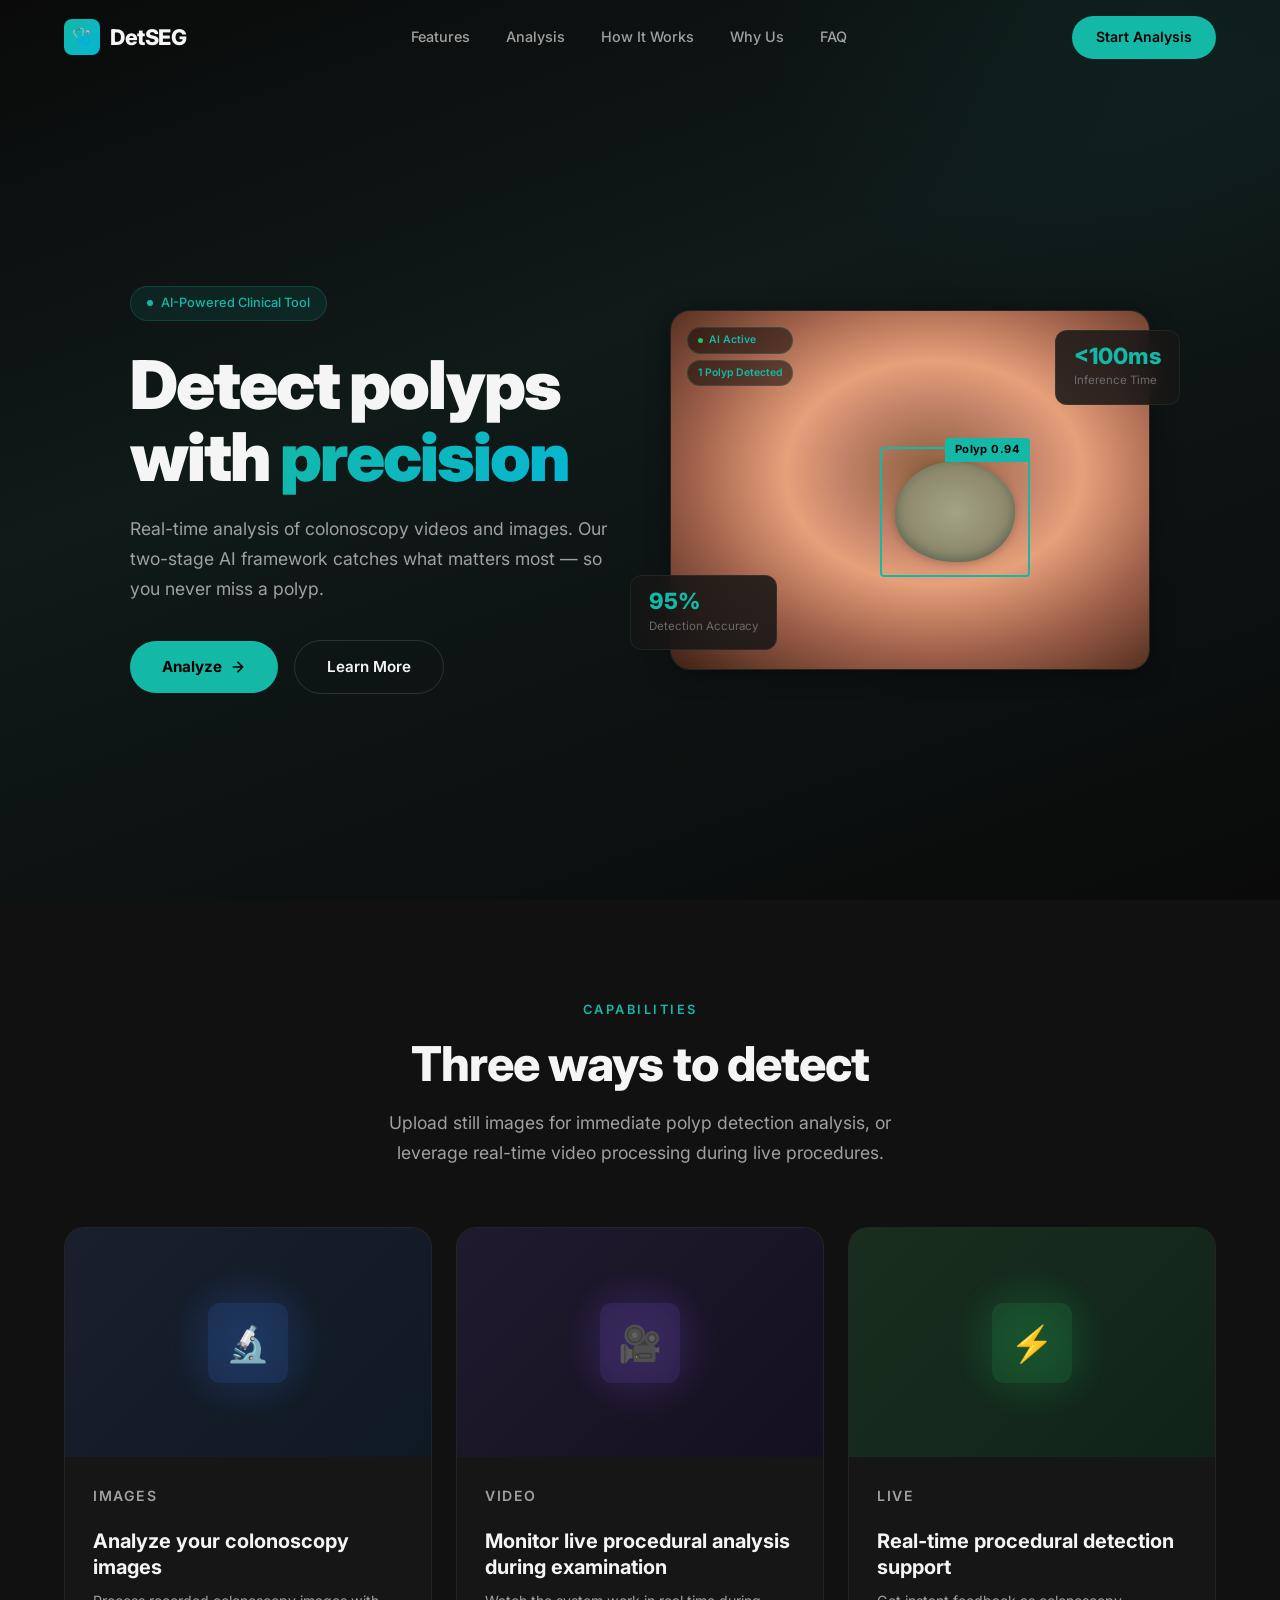
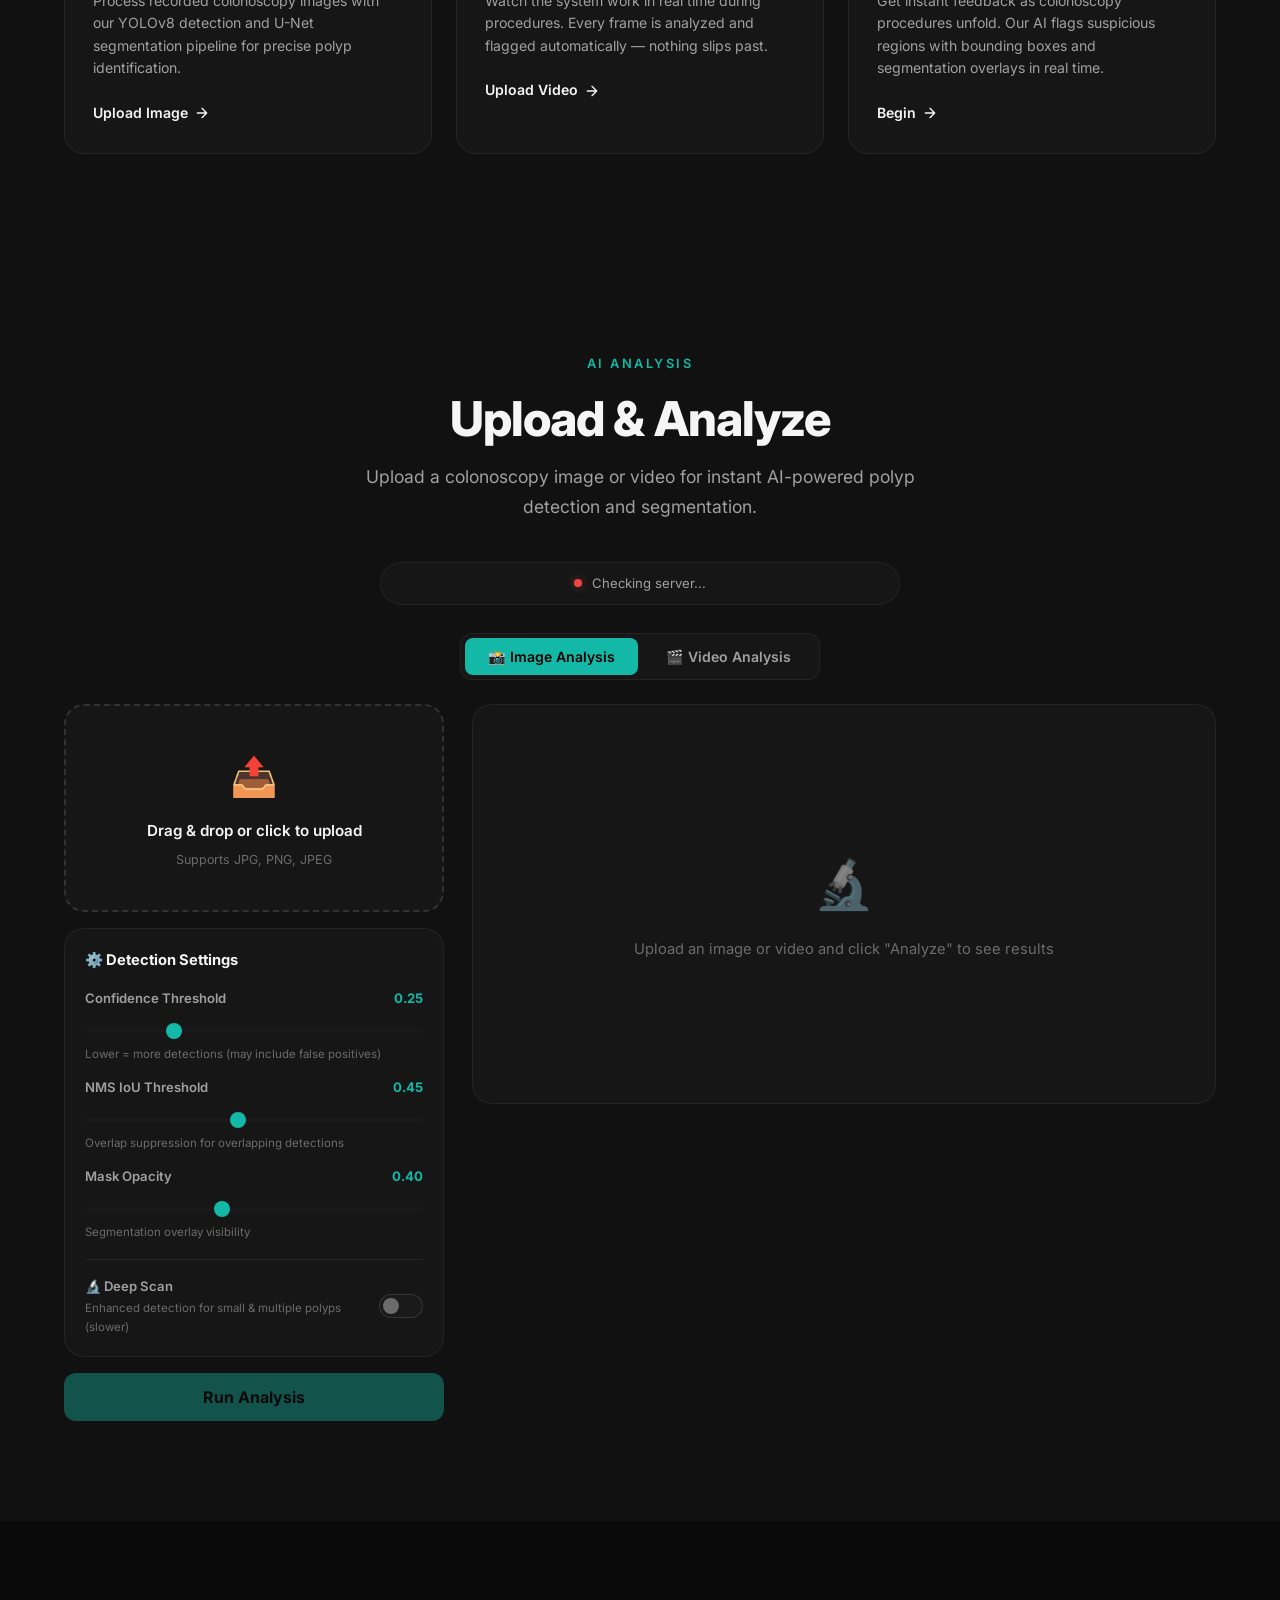
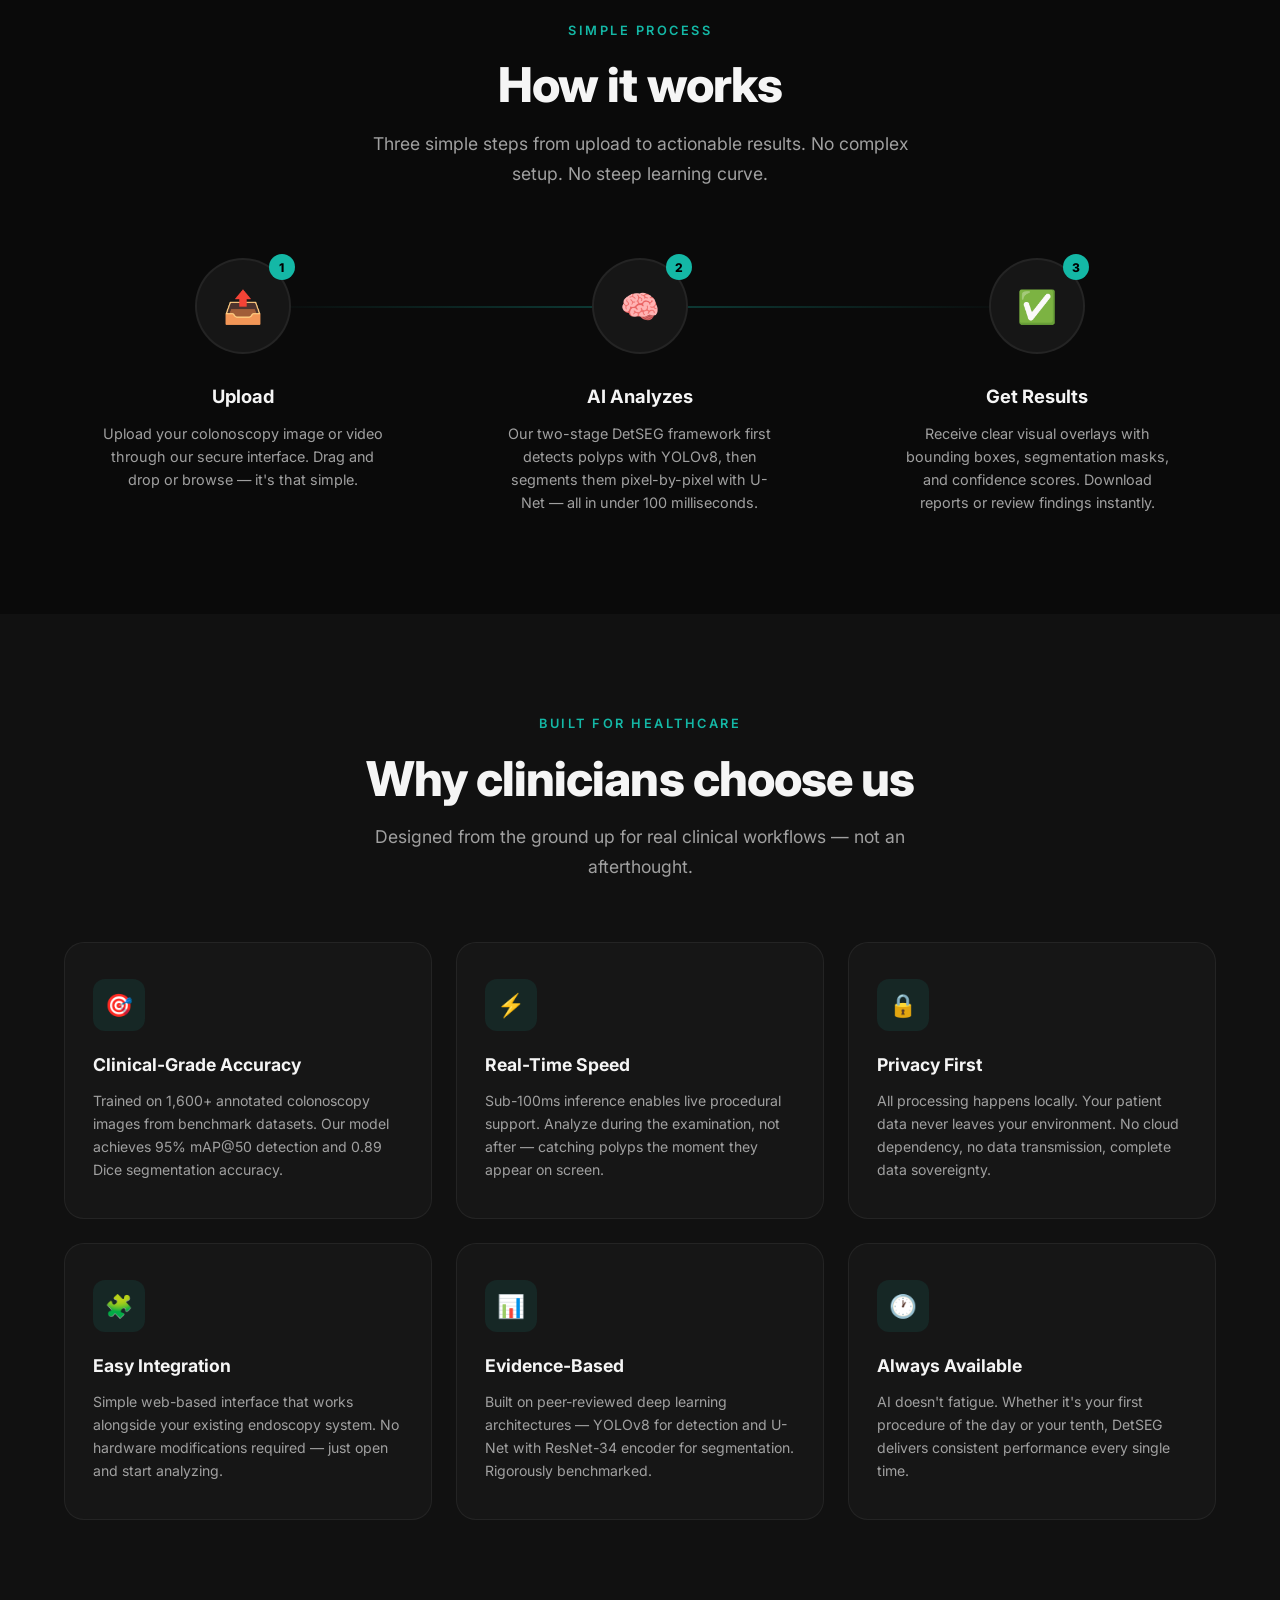
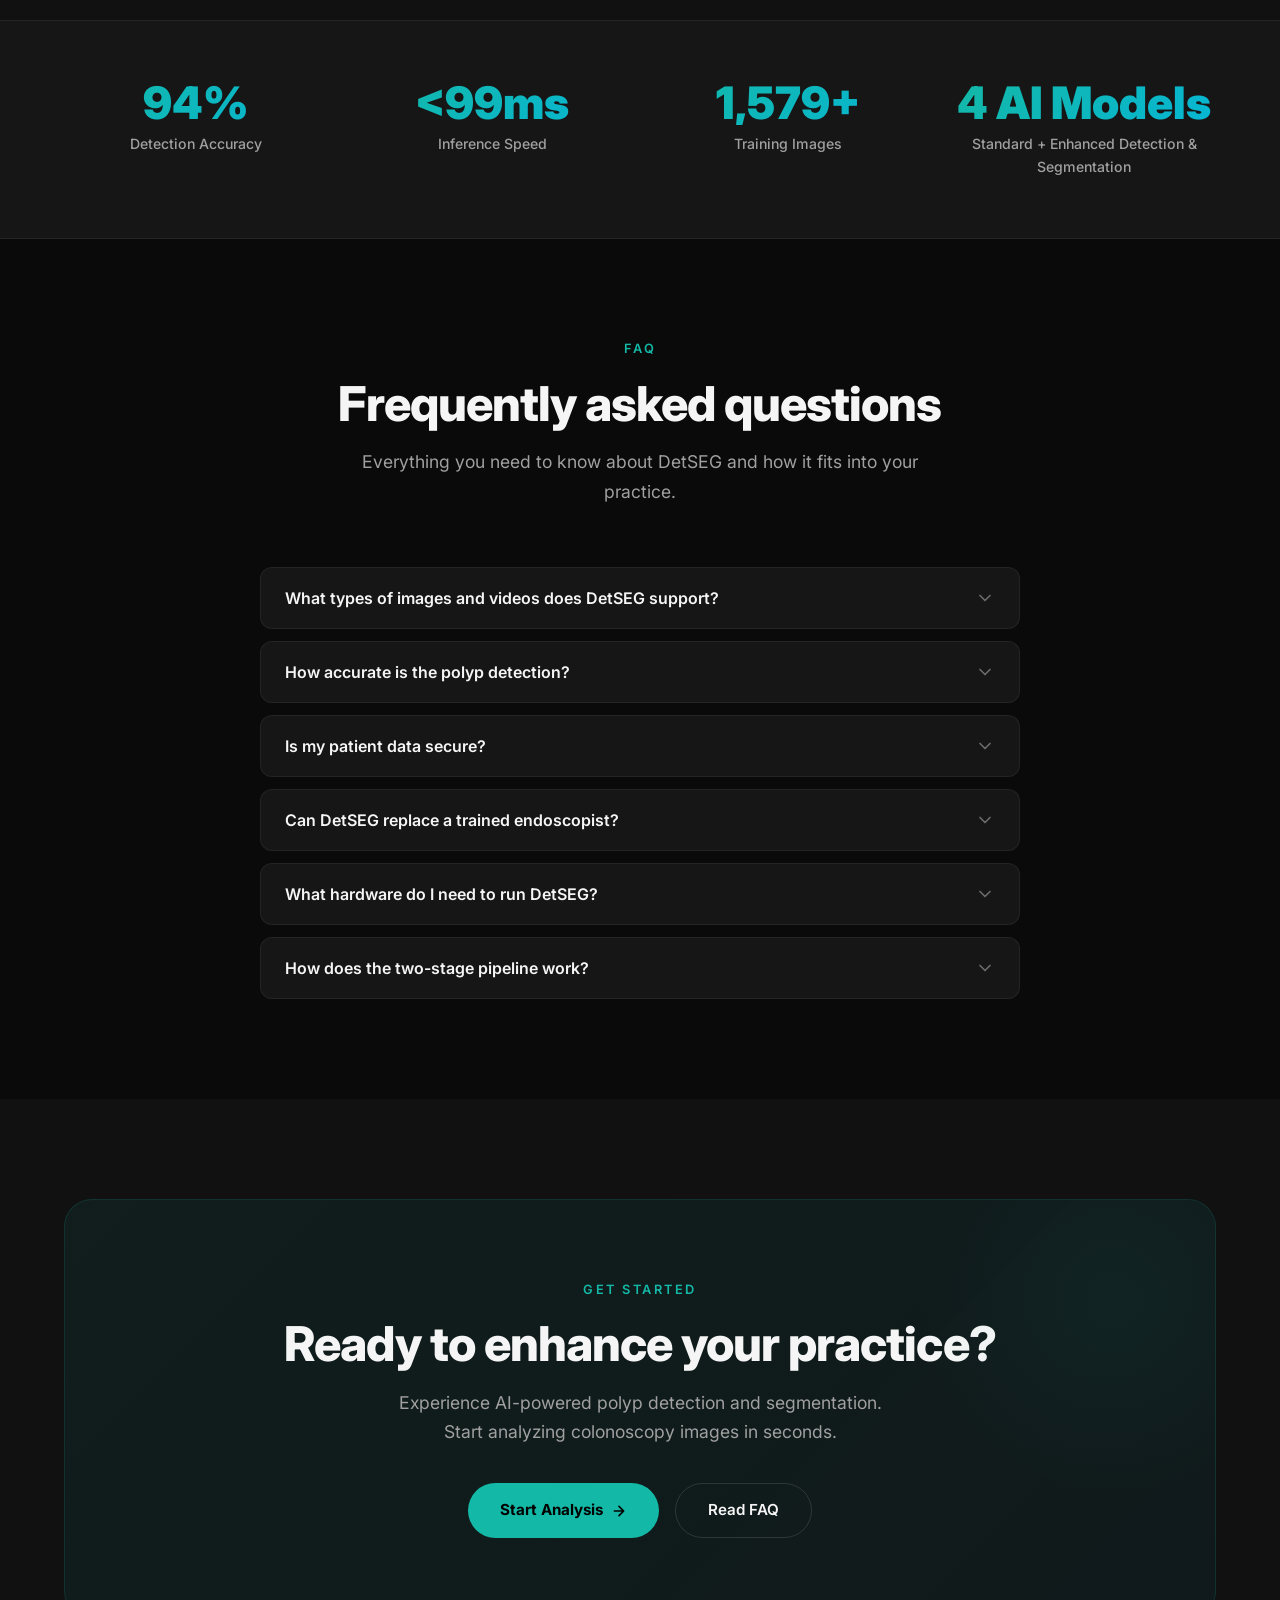
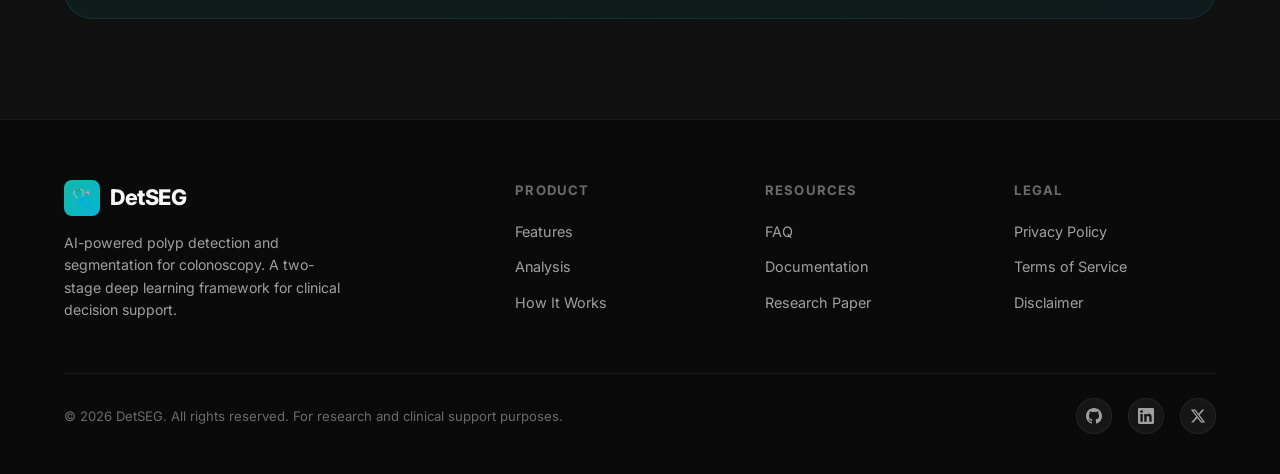
==== commit 4bfcd832: "Update Hugging Face deployment app and web interface" ====
--- a/website/index.html
+++ b/website/index.html
@@ -445,8 +445,8 @@
                     <div class="stat-desc">Training Images</div>
                 </div>
                 <div class="stat-item reveal">
-                    <div class="stat-number" data-target="2" data-suffix=" AI Models">0 AI Models</div>
-                    <div class="stat-desc">Detection + Segmentation</div>
+                    <div class="stat-number" data-target="4" data-suffix=" AI Models">0 AI Models</div>
+                    <div class="stat-desc">Standard + Enhanced Detection &amp; Segmentation</div>
                 </div>
             </div>
         </div>
